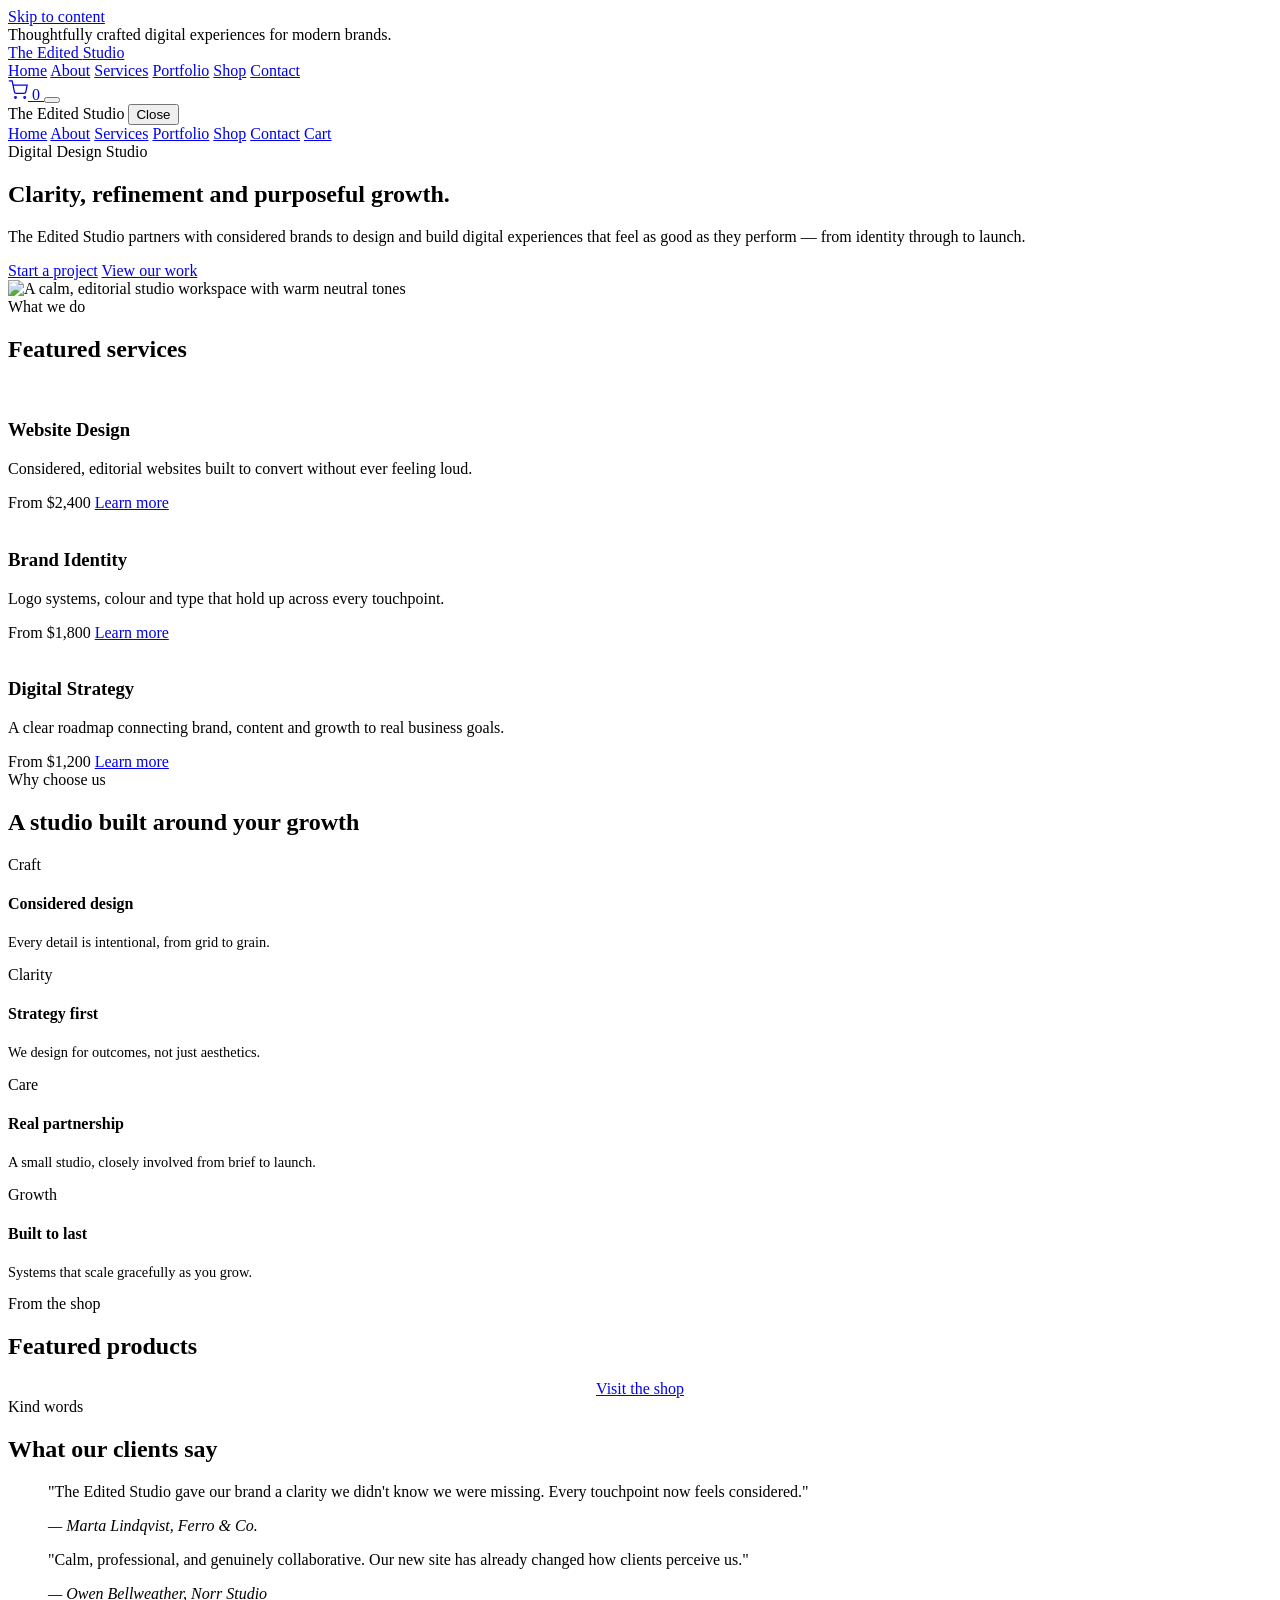
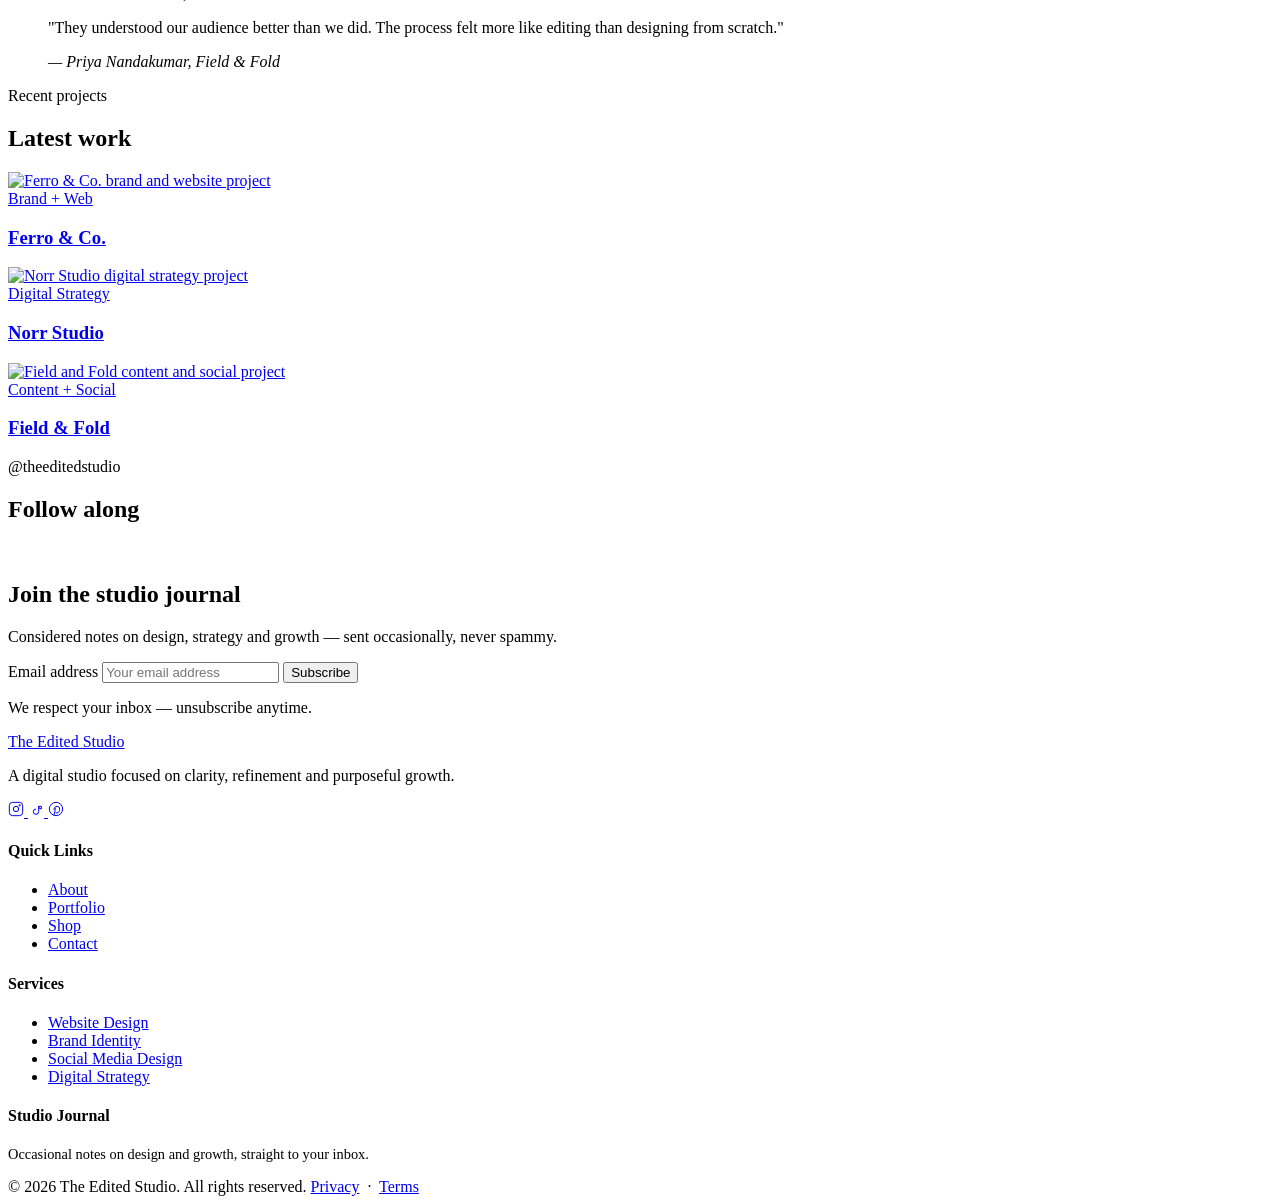
==== index.html @ 93eb98ba "Add files via upload" ====
<!DOCTYPE html>
<html lang="en">
<head>
<meta charset="UTF-8">
<meta name="viewport" content="width=device-width, initial-scale=1.0">
<title>The Edited Studio — Digital Design Studio</title>
<meta name="description" content="The Edited Studio is a digital design studio focused on clarity, refinement and purposeful growth — website design, brand identity and digital strategy.">
<link rel="preconnect" href="https://fonts.googleapis.com">
<link rel="stylesheet" href="css/style.css">
<link rel="stylesheet" href="css/responsive.css">
</head>
<body>
<a class="skip-link" href="#main">Skip to content</a>

<div class="announcement-bar">Thoughtfully crafted digital experiences for modern brands.</div>

<header class="site-header">
  <div class="nav-inner">
    <a href="index.html" class="logo">The Edited <span>Studio</span></a>
    <nav class="nav-links" aria-label="Primary">
      <a href="index.html" aria-current="page">Home</a>
      <a href="about.html">About</a>
      <a href="services.html">Services</a>
      <a href="portfolio.html">Portfolio</a>
      <a href="shop.html">Shop</a>
      <a href="contact.html">Contact</a>
    </nav>
    <div class="nav-utility">
      <a href="cart.html" class="icon-btn" aria-label="View cart">
        <svg width="20" height="20" viewBox="0 0 24 24" fill="none" stroke="currentColor" stroke-width="1.5" aria-hidden="true"><circle cx="9" cy="21" r="1"/><circle cx="20" cy="21" r="1"/><path d="M1 1h4l2.68 13.39a2 2 0 0 0 2 1.61h9.72a2 2 0 0 0 2-1.61L23 6H6"/></svg>
        <span class="cart-count" aria-live="polite">0</span>
      </a>
      <button class="hamburger" aria-label="Open menu" aria-expanded="false" aria-controls="mobile-nav">
        <span></span><span></span><span></span>
      </button>
    </div>
  </div>
</header>

<nav id="mobile-nav" class="mobile-nav" aria-label="Mobile">
  <div class="mobile-nav-top">
    <span class="logo">The Edited <span>Studio</span></span>
    <button class="mobile-nav-close btn-ghost btn btn-sm" aria-label="Close menu">Close</button>
  </div>
  <a href="index.html">Home</a>
  <a href="about.html">About</a>
  <a href="services.html">Services</a>
  <a href="portfolio.html">Portfolio</a>
  <a href="shop.html">Shop</a>
  <a href="contact.html">Contact</a>
  <a href="cart.html">Cart</a>
</nav>

<main id="main">

  <!-- Introduction -->
  <section class="intro">
    <div class="container">
      <span class="eyebrow">Digital Design Studio</span>
      <h1>Clarity, refinement and purposeful growth.</h1>
      <p class="lede">The Edited Studio partners with considered brands to design and build digital experiences that feel as good as they perform — from identity through to launch.</p>
      <div class="intro-actions">
        <a href="contact.html" class="btn">Start a project</a>
        <a href="portfolio.html" class="btn btn-outline">View our work</a>
      </div>
      <div class="intro-figure">
        <img src="images/intro-studio.jpg" alt="A calm, editorial studio workspace with warm neutral tones" loading="lazy">
      </div>
    </div>
  </section>

  <!-- Featured Services -->
  <section class="featured-services">
    <div class="container">
      <div class="section-heading">
        <span class="eyebrow">What we do</span>
        <h2>Featured services</h2>
      </div>
      <div class="grid grid-3">
        <article class="card service-card">
          <div class="card-media"><img src="images/service-web.jpg" alt="" loading="lazy"></div>
          <div class="card-body">
            <h3>Website Design</h3>
            <p>Considered, editorial websites built to convert without ever feeling loud.</p>
            <span class="service-price">From $2,400</span>
            <a href="services.html" class="btn btn-outline btn-sm">Learn more</a>
          </div>
        </article>
        <article class="card service-card">
          <div class="card-media"><img src="images/service-brand.jpg" alt="" loading="lazy"></div>
          <div class="card-body">
            <h3>Brand Identity</h3>
            <p>Logo systems, colour and type that hold up across every touchpoint.</p>
            <span class="service-price">From $1,800</span>
            <a href="services.html" class="btn btn-outline btn-sm">Learn more</a>
          </div>
        </article>
        <article class="card service-card">
          <div class="card-media"><img src="images/service-strategy.jpg" alt="" loading="lazy"></div>
          <div class="card-body">
            <h3>Digital Strategy</h3>
            <p>A clear roadmap connecting brand, content and growth to real business goals.</p>
            <span class="service-price">From $1,200</span>
            <a href="services.html" class="btn btn-outline btn-sm">Learn more</a>
          </div>
        </article>
      </div>
    </div>
  </section>

  <!-- Why Choose Us -->
  <section class="why-us" style="background: var(--warm-cream);">
    <div class="container">
      <div class="section-heading">
        <span class="eyebrow">Why choose us</span>
        <h2>A studio built around your growth</h2>
      </div>
      <div class="feature-list">
        <div class="feature-item">
          <span class="num">Craft</span>
          <h4>Considered design</h4>
          <p style="color:var(--warm-grey); font-size:0.9rem;">Every detail is intentional, from grid to grain.</p>
        </div>
        <div class="feature-item">
          <span class="num">Clarity</span>
          <h4>Strategy first</h4>
          <p style="color:var(--warm-grey); font-size:0.9rem;">We design for outcomes, not just aesthetics.</p>
        </div>
        <div class="feature-item">
          <span class="num">Care</span>
          <h4>Real partnership</h4>
          <p style="color:var(--warm-grey); font-size:0.9rem;">A small studio, closely involved from brief to launch.</p>
        </div>
        <div class="feature-item">
          <span class="num">Growth</span>
          <h4>Built to last</h4>
          <p style="color:var(--warm-grey); font-size:0.9rem;">Systems that scale gracefully as you grow.</p>
        </div>
      </div>
    </div>
  </section>

  <!-- Featured Products -->
  <section class="featured-products">
    <div class="container">
      <div class="section-heading">
        <span class="eyebrow">From the shop</span>
        <h2>Featured products</h2>
      </div>
      <div class="grid grid-3" data-featured-grid></div>
      <div style="text-align:center; margin-top: var(--space-lg);">
        <a href="shop.html" class="btn btn-outline">Visit the shop</a>
      </div>
    </div>
  </section>

  <!-- Testimonials -->
  <section class="testimonials">
    <div class="container">
      <div class="section-heading">
        <span class="eyebrow">Kind words</span>
        <h2>What our clients say</h2>
      </div>
      <div class="testimonial-track">
        <blockquote class="testimonial">
          <p>"The Edited Studio gave our brand a clarity we didn't know we were missing. Every touchpoint now feels considered."</p>
          <cite class="testimonial-name">— Marta Lindqvist, Ferro & Co.</cite>
        </blockquote>
        <blockquote class="testimonial">
          <p>"Calm, professional, and genuinely collaborative. Our new site has already changed how clients perceive us."</p>
          <cite class="testimonial-name">— Owen Bellweather, Norr Studio</cite>
        </blockquote>
        <blockquote class="testimonial">
          <p>"They understood our audience better than we did. The process felt more like editing than designing from scratch."</p>
          <cite class="testimonial-name">— Priya Nandakumar, Field & Fold</cite>
        </blockquote>
      </div>
    </div>
  </section>

  <!-- Latest Work -->
  <section class="latest-work">
    <div class="container">
      <div class="section-heading">
        <span class="eyebrow">Recent projects</span>
        <h2>Latest work</h2>
      </div>
      <div class="grid grid-3">
        <a href="portfolio.html" class="card">
          <div class="card-media"><img src="images/work-1.jpg" alt="Ferro & Co. brand and website project" loading="lazy"></div>
          <div class="card-body"><span class="tag">Brand + Web</span><h3>Ferro & Co.</h3></div>
        </a>
        <a href="portfolio.html" class="card">
          <div class="card-media"><img src="images/work-2.jpg" alt="Norr Studio digital strategy project" loading="lazy"></div>
          <div class="card-body"><span class="tag">Digital Strategy</span><h3>Norr Studio</h3></div>
        </a>
        <a href="portfolio.html" class="card">
          <div class="card-media"><img src="images/work-3.jpg" alt="Field and Fold content and social project" loading="lazy"></div>
          <div class="card-body"><span class="tag">Content + Social</span><h3>Field & Fold</h3></div>
        </a>
      </div>
    </div>
  </section>

  <!-- Instagram -->
  <section class="instagram-section">
    <div class="container">
      <div class="section-heading">
        <span class="eyebrow">@theeditedstudio</span>
        <h2>Follow along</h2>
      </div>
      <div class="insta-grid">
        <a href="#" aria-label="View post on Instagram"><img src="images/insta-1.jpg" alt="" loading="lazy"></a>
        <a href="#" aria-label="View post on Instagram"><img src="images/insta-2.jpg" alt="" loading="lazy"></a>
        <a href="#" aria-label="View post on Instagram"><img src="images/insta-3.jpg" alt="" loading="lazy"></a>
        <a href="#" aria-label="View post on Instagram"><img src="images/insta-4.jpg" alt="" loading="lazy"></a>
        <a href="#" aria-label="View post on Instagram"><img src="images/insta-5.jpg" alt="" loading="lazy"></a>
        <a href="#" aria-label="View post on Instagram"><img src="images/insta-6.jpg" alt="" loading="lazy"></a>
      </div>
    </div>
  </section>

  <!-- Newsletter -->
  <section class="newsletter">
    <div class="container">
      <h2>Join the studio journal</h2>
      <p class="lede">Considered notes on design, strategy and growth — sent occasionally, never spammy.</p>
      <form class="newsletter-form" data-newsletter-form>
        <label class="visually-hidden" for="newsletter-email">Email address</label>
        <input type="email" id="newsletter-email" placeholder="Your email address" required>
        <button type="submit" class="btn">Subscribe</button>
      </form>
      <p class="form-note" data-form-note>We respect your inbox — unsubscribe anytime.</p>
    </div>
  </section>

</main>

<footer class="site-footer">
  <div class="container">
    <div class="footer-grid">
      <div class="footer-about">
        <a href="index.html" class="logo">The Edited <span>Studio</span></a>
        <p>A digital studio focused on clarity, refinement and purposeful growth.</p>
        <div class="social-icons">
          <a href="#" aria-label="The Edited Studio on Instagram">
            <svg width="16" height="16" viewBox="0 0 24 24" fill="none" stroke="currentColor" stroke-width="1.5" aria-hidden="true"><rect x="2" y="2" width="20" height="20" rx="5"/><circle cx="12" cy="12" r="4"/><circle cx="17.5" cy="6.5" r="1"/></svg>
          </a>
          <a href="#" aria-label="The Edited Studio on TikTok">
            <svg width="16" height="16" viewBox="0 0 24 24" fill="none" stroke="currentColor" stroke-width="1.5" aria-hidden="true"><path d="M16 8v8a4 4 0 1 1-4-4"/><path d="M16 8a4 4 0 0 0 4 4V8h-4z"/></svg>
          </a>
          <a href="#" aria-label="The Edited Studio on Pinterest">
            <svg width="16" height="16" viewBox="0 0 24 24" fill="none" stroke="currentColor" stroke-width="1.5" aria-hidden="true"><circle cx="12" cy="12" r="10"/><path d="M9 21c1-3 2-8 2-11"/><path d="M9 13c0-2.5 1.5-5 4.5-5 2.5 0 4 1.7 4 4.2 0 3-1.5 5.8-4 5.8-1 0-1.8-.5-2.1-1"/></svg>
          </a>
        </div>
      </div>
      <nav>
        <h4>Quick Links</h4>
        <ul>
          <li><a href="about.html">About</a></li>
          <li><a href="portfolio.html">Portfolio</a></li>
          <li><a href="shop.html">Shop</a></li>
          <li><a href="contact.html">Contact</a></li>
        </ul>
      </nav>
      <nav>
        <h4>Services</h4>
        <ul>
          <li><a href="services.html">Website Design</a></li>
          <li><a href="services.html">Brand Identity</a></li>
          <li><a href="services.html">Social Media Design</a></li>
          <li><a href="services.html">Digital Strategy</a></li>
        </ul>
      </nav>
      <div class="footer-newsletter">
        <h4>Studio Journal</h4>
        <p style="color:var(--warm-grey); font-size:0.9rem;">Occasional notes on design and growth, straight to your inbox.</p>
      </div>
    </div>
    <div class="footer-bottom">
      <span>© 2026 The Edited Studio. All rights reserved.</span>
      <span><a href="contact.html">Privacy</a> &nbsp;·&nbsp; <a href="contact.html">Terms</a></span>
    </div>
  </div>
</footer>

<script src="js/cart.js"></script>
<script src="js/app.js"></script>
</body>
</html>
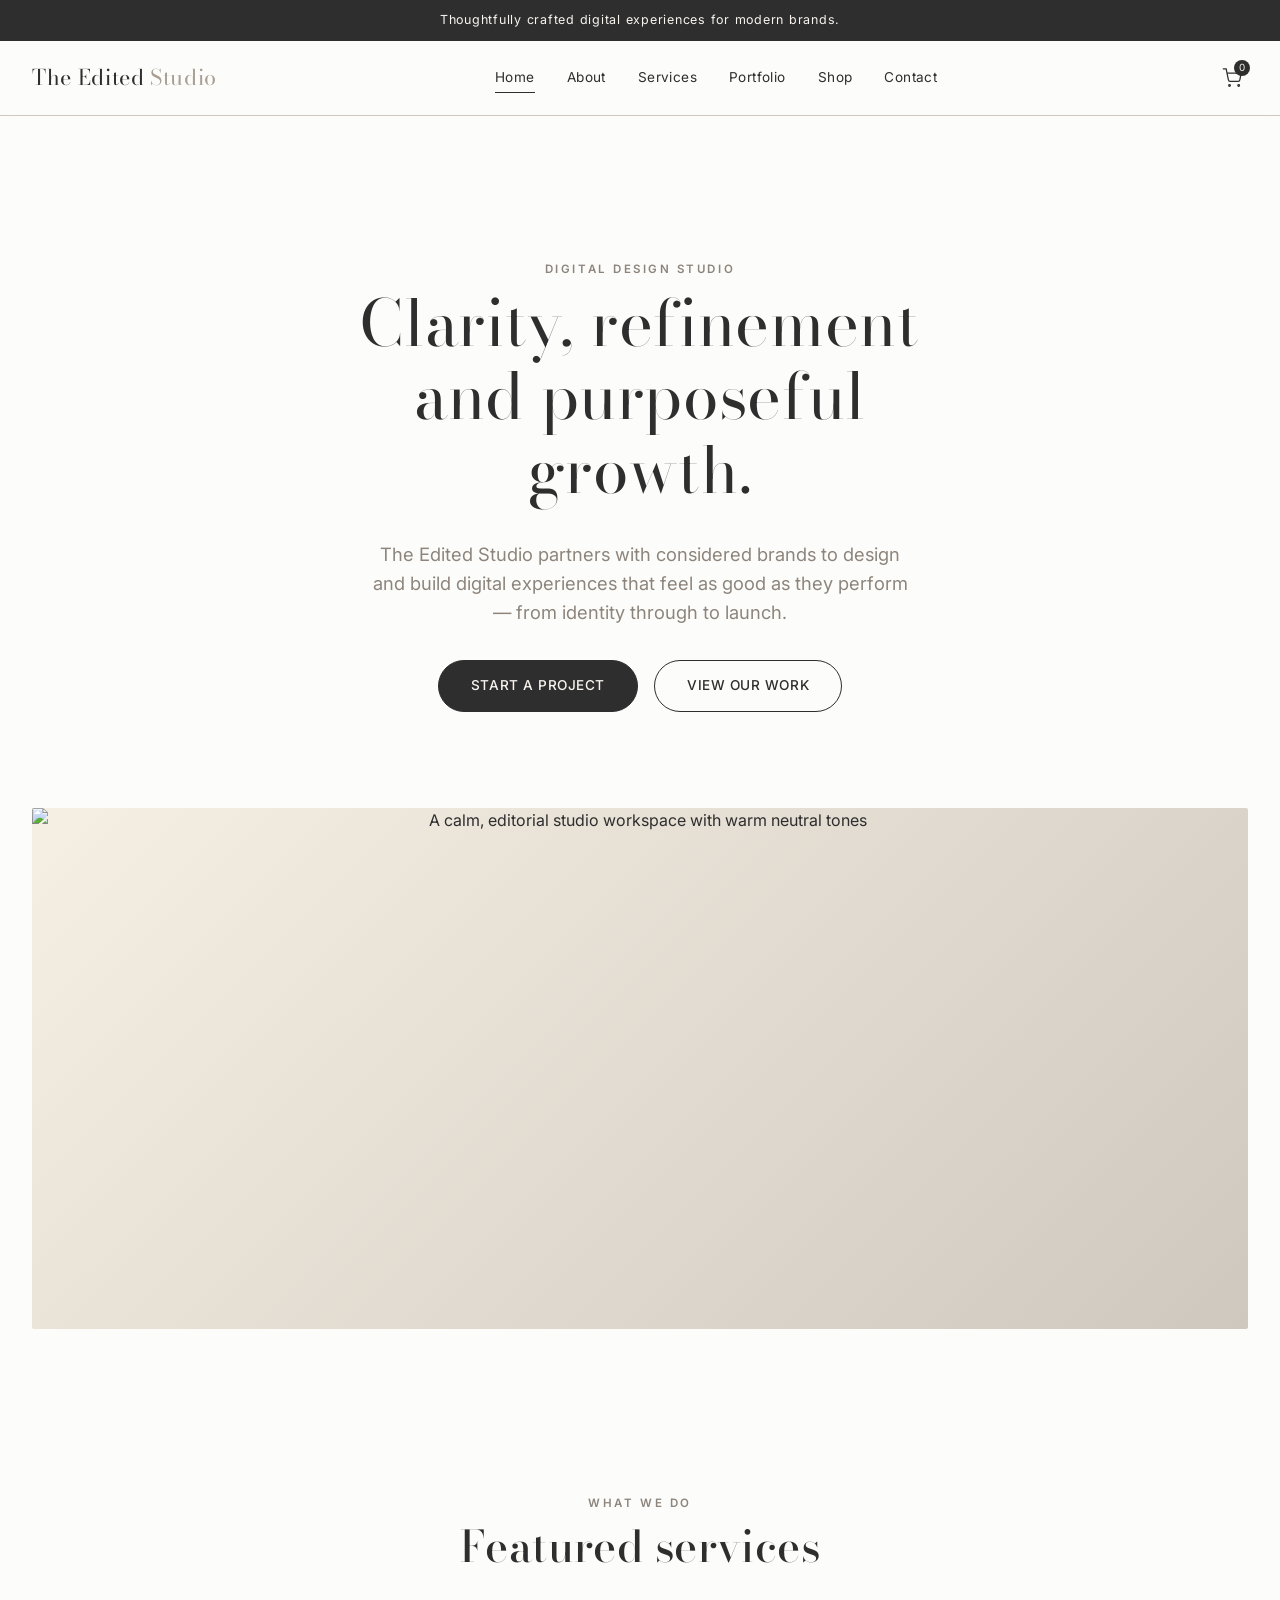
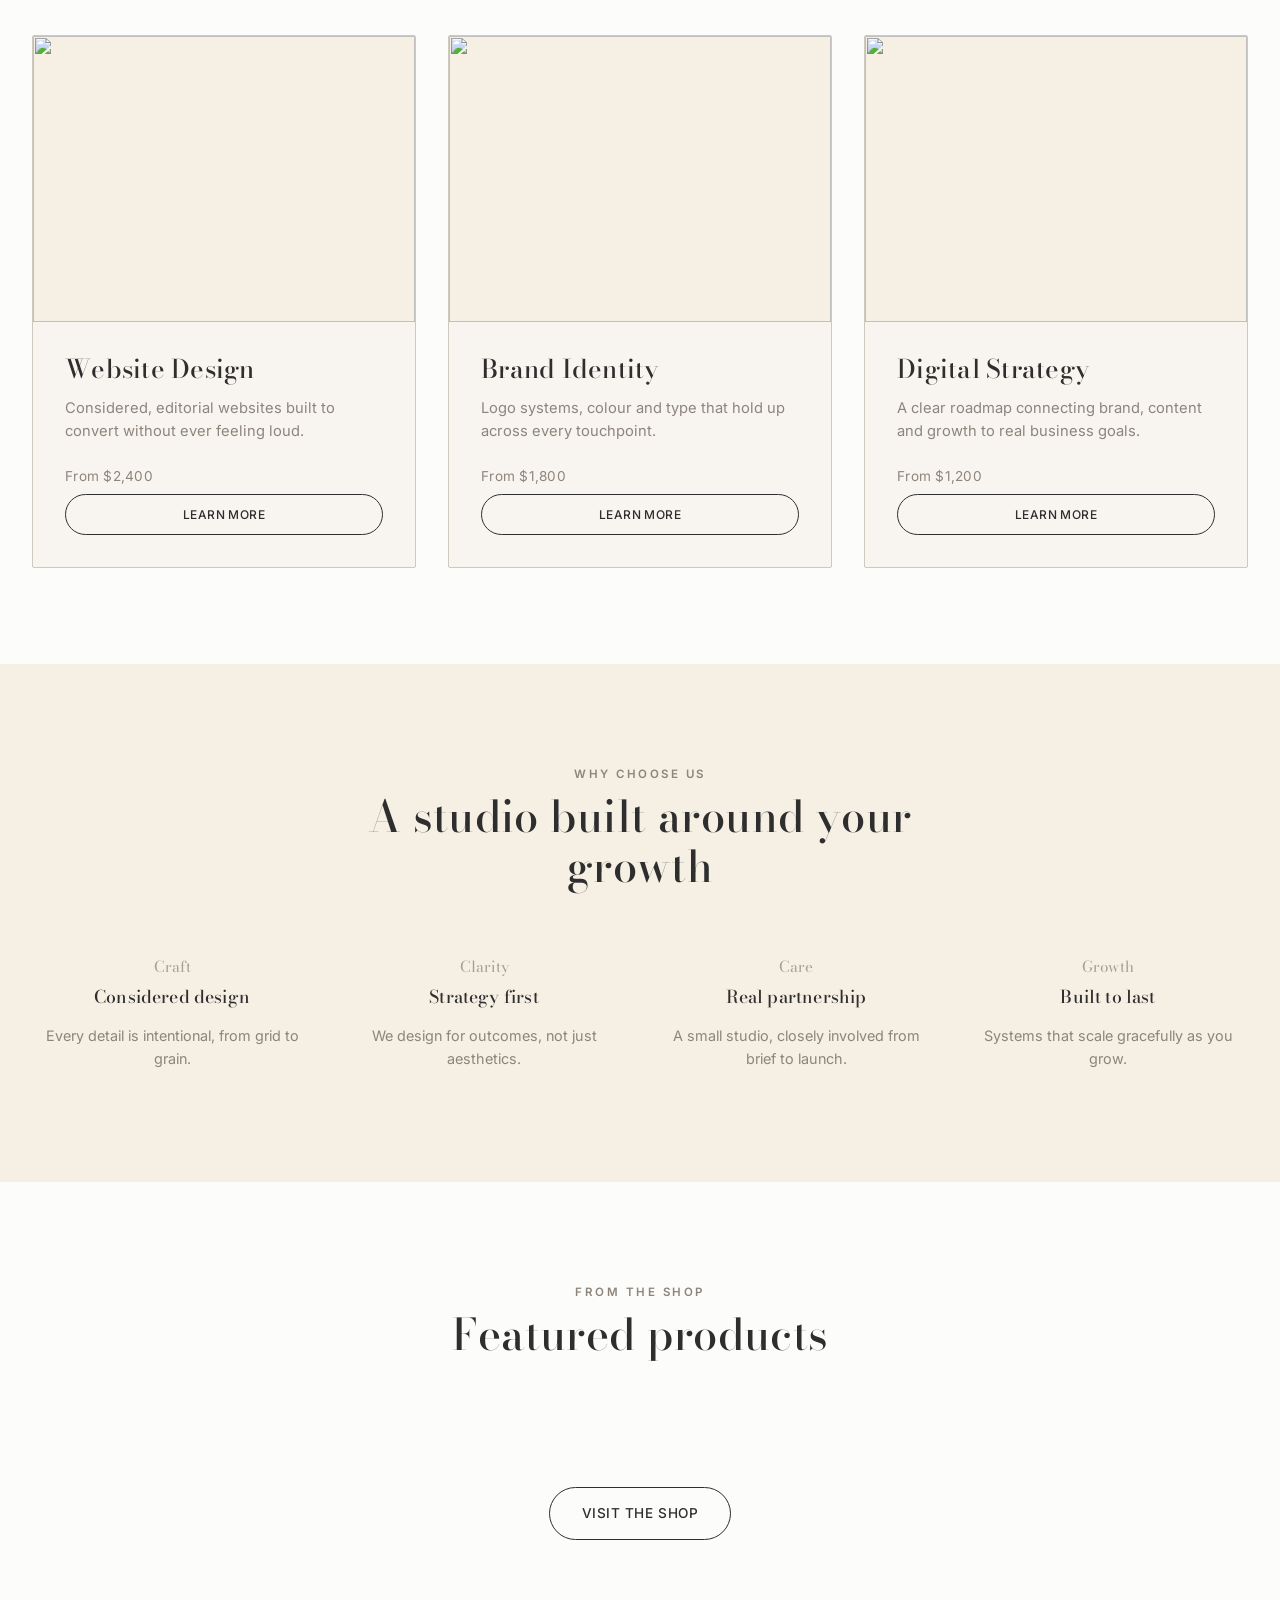
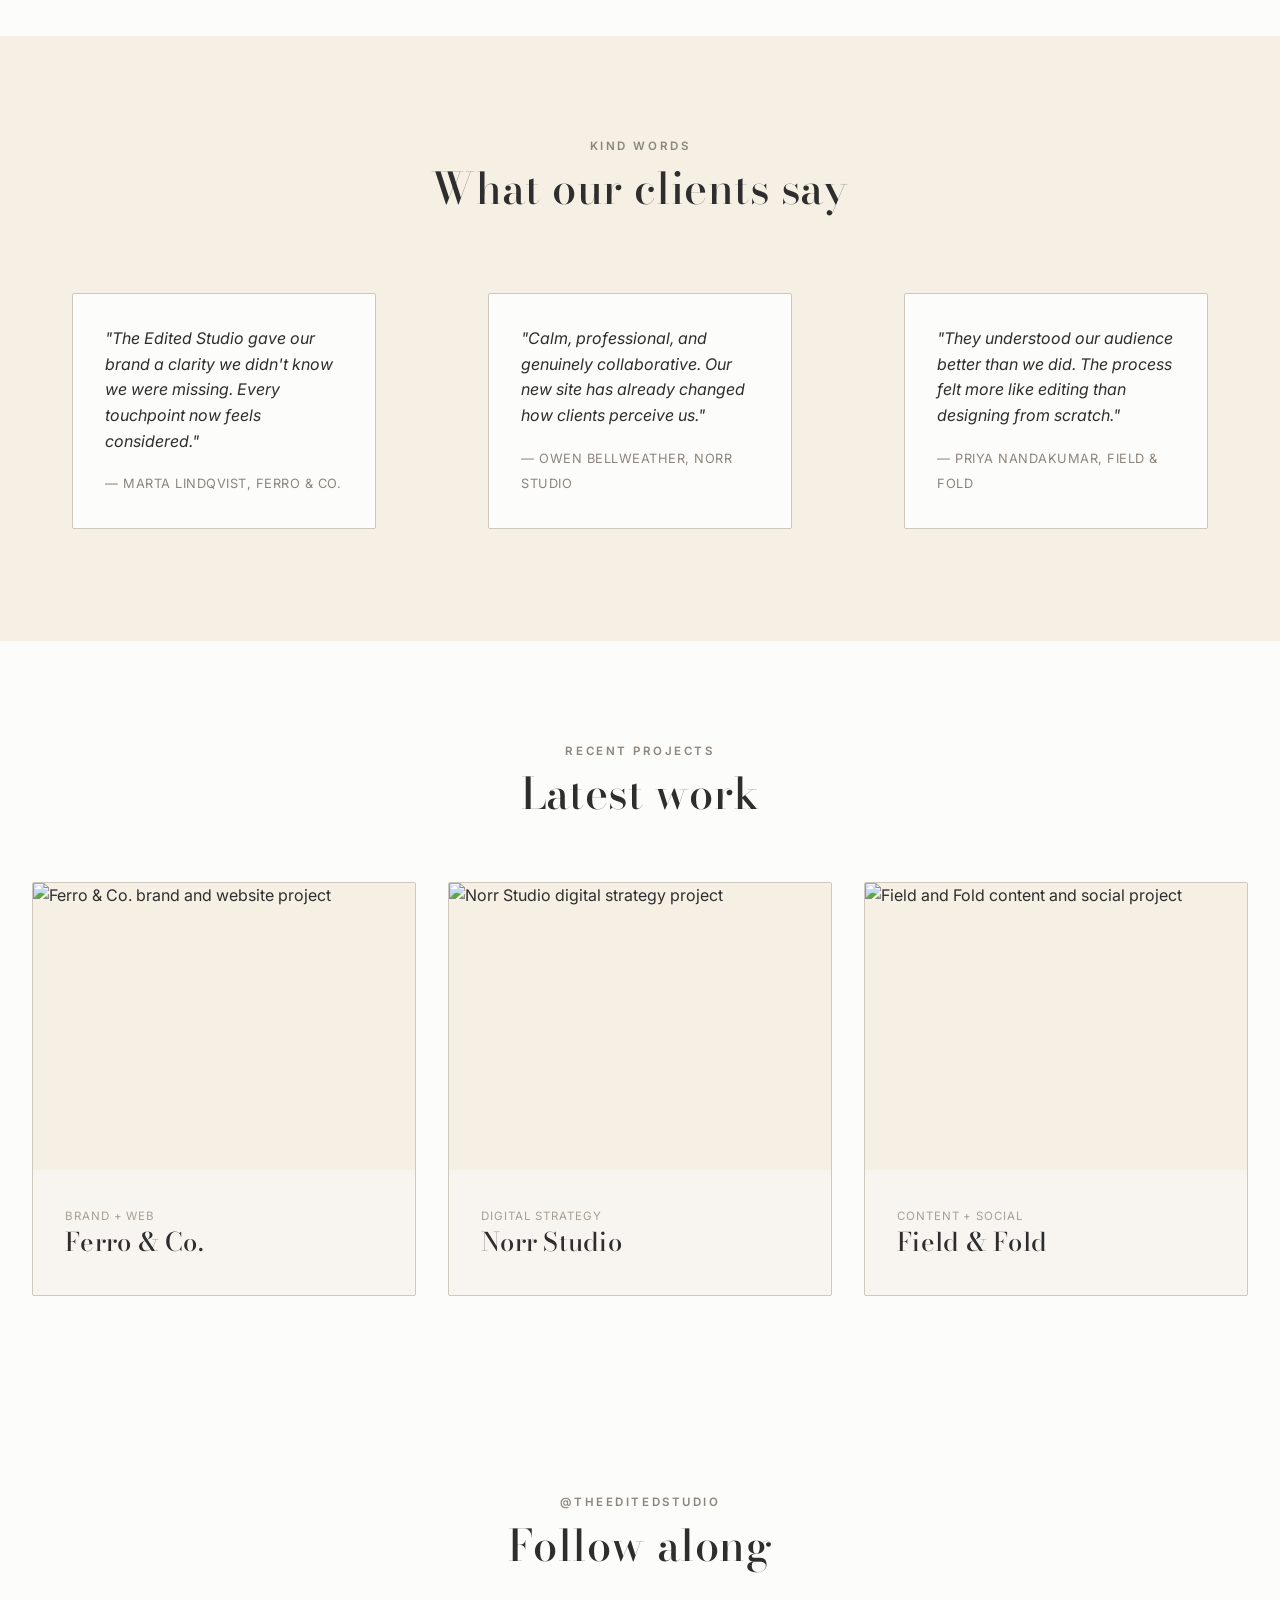
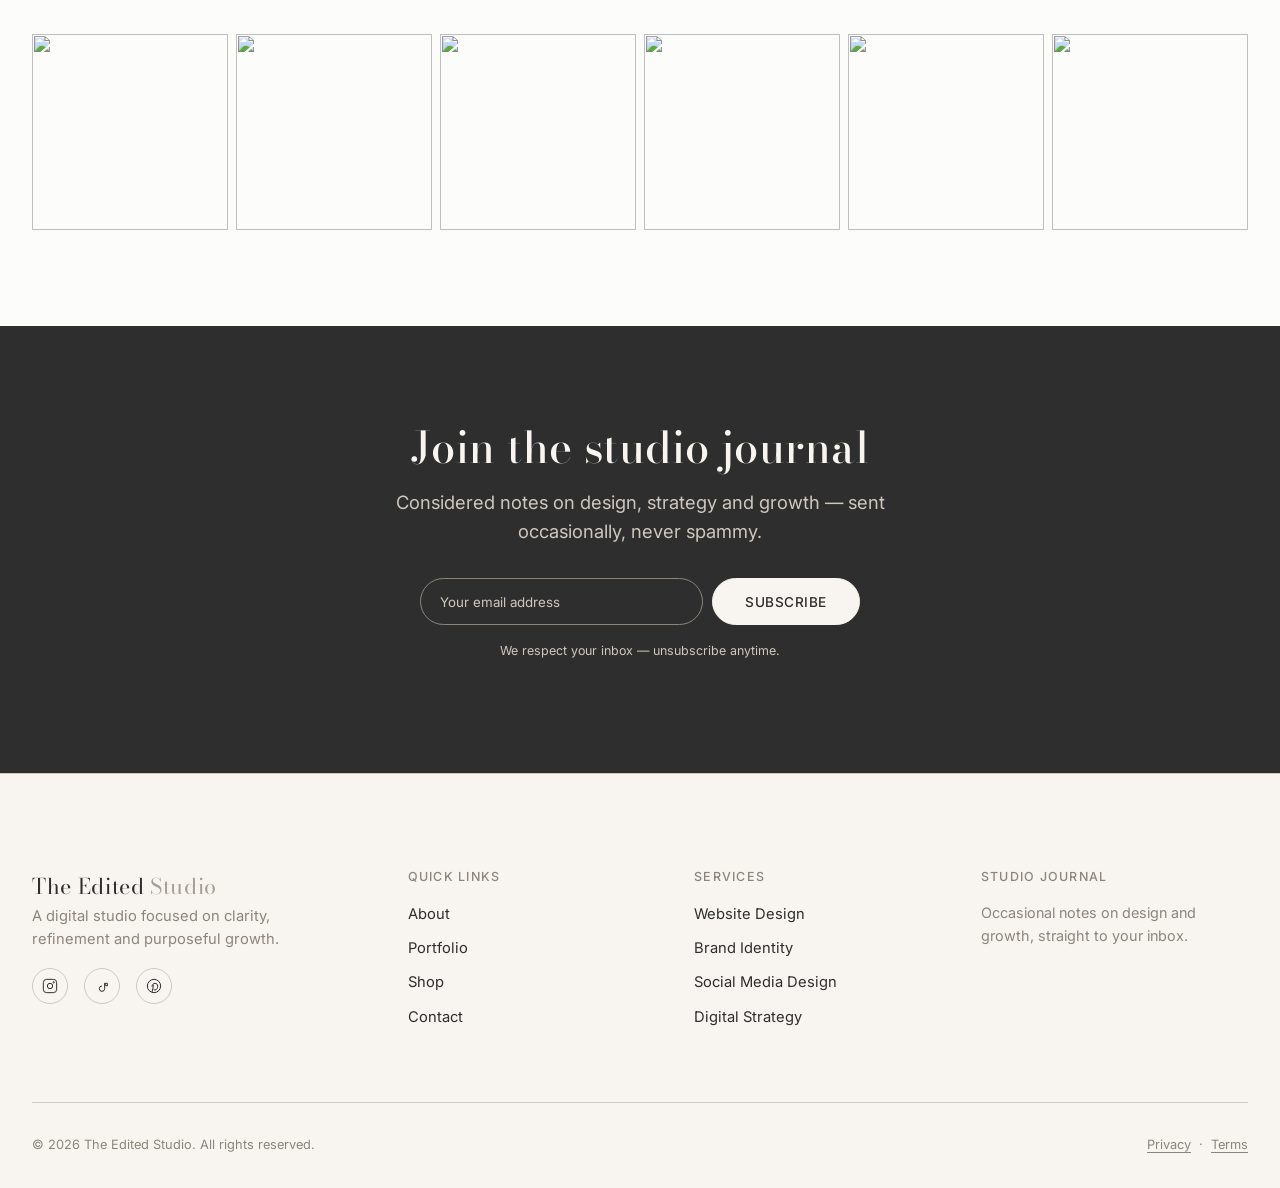
==== commit f1c2fae0: "Update index.html" ====
--- a/index.html
+++ b/index.html
@@ -6,7 +6,7 @@
 <title>The Edited Studio — Digital Design Studio</title>
 <meta name="description" content="The Edited Studio is a digital design studio focused on clarity, refinement and purposeful growth — website design, brand identity and digital strategy.">
 <link rel="preconnect" href="https://fonts.googleapis.com">
-<link rel="stylesheet" href="css/style.css">
+<link rel="stylesheet" href="style.css">
 <link rel="stylesheet" href="css/responsive.css">
 </head>
 <body>
--- a/style.css
+++ b/style.css
@@ -0,0 +1,798 @@
+/* ==========================================================================
+   THE EDITED STUDIO — Main Stylesheet
+   Luxury / Minimal / Editorial
+   ========================================================================== */
+
+@import url('https://fonts.googleapis.com/css2?family=Bodoni+Moda:ital,wght@0,400;0,500;0,600;1,400&family=Inter:wght@300;400;500;600&display=swap');
+
+:root {
+  /* Colour Palette */
+  --ivory: #F8F5F0;
+  --soft-white: #FCFCFA;
+  --warm-cream: #F5EFE4;
+  --stone: #CFC8BE;
+  --taupe: #A99E92;
+  --warm-grey: #8D857C;
+  --charcoal: #2E2E2E;
+
+  /* Typography */
+  --font-heading: 'Bodoni Moda', 'Canela', 'Editorial New', Georgia, serif;
+  --font-body: 'Inter', 'Manrope', 'DM Sans', -apple-system, sans-serif;
+
+  /* Spacing scale */
+  --space-xs: 0.5rem;
+  --space-sm: 1rem;
+  --space-md: 2rem;
+  --space-lg: 4rem;
+  --space-xl: 6rem;
+  --space-2xl: 9rem;
+
+  /* Misc */
+  --radius: 2px;
+  --radius-pill: 999px;
+  --shadow-soft: 0 8px 30px rgba(46, 46, 46, 0.06);
+  --shadow-med: 0 16px 48px rgba(46, 46, 46, 0.10);
+  --transition: 320ms cubic-bezier(0.4, 0, 0.2, 1);
+  --max-width: 1280px;
+}
+
+/* ---------------------------------- Reset ---------------------------------- */
+*, *::before, *::after { box-sizing: border-box; }
+html { scroll-behavior: smooth; }
+body {
+  margin: 0;
+  font-family: var(--font-body);
+  font-weight: 400;
+  color: var(--charcoal);
+  background: var(--soft-white);
+  line-height: 1.6;
+  -webkit-font-smoothing: antialiased;
+}
+img { max-width: 100%; display: block; }
+ul { list-style: none; margin: 0; padding: 0; }
+a { color: inherit; text-decoration: none; }
+button { font-family: inherit; cursor: pointer; }
+input, textarea, select { font-family: inherit; }
+
+@media (prefers-reduced-motion: reduce) {
+  *, *::before, *::after {
+    animation-duration: 0.01ms !important;
+    animation-iteration-count: 1 !important;
+    transition-duration: 0.01ms !important;
+    scroll-behavior: auto !important;
+  }
+}
+
+/* Focus visibility for accessibility */
+a:focus-visible, button:focus-visible, input:focus-visible,
+textarea:focus-visible, select:focus-visible {
+  outline: 2px solid var(--charcoal);
+  outline-offset: 3px;
+}
+
+/* Skip link */
+.skip-link {
+  position: absolute;
+  left: -999px;
+  top: 0;
+  background: var(--charcoal);
+  color: var(--ivory);
+  padding: 0.75rem 1.25rem;
+  z-index: 2000;
+}
+.skip-link:focus {
+  left: var(--space-sm);
+  top: var(--space-sm);
+}
+
+/* ---------------------------------- Typography ---------------------------------- */
+h1, h2, h3, h4 {
+  font-family: var(--font-heading);
+  font-weight: 500;
+  color: var(--charcoal);
+  line-height: 1.15;
+  letter-spacing: 0.01em;
+  margin: 0 0 var(--space-sm);
+}
+h1 { font-size: clamp(2.5rem, 5vw, 4.25rem); font-weight: 400; }
+h2 { font-size: clamp(2rem, 3.4vw, 3rem); }
+h3 { font-size: clamp(1.35rem, 2vw, 1.75rem); }
+h4 { font-size: 1.1rem; }
+
+p { margin: 0 0 var(--space-sm); color: var(--charcoal); }
+
+.eyebrow {
+  display: inline-block;
+  font-family: var(--font-body);
+  font-size: 0.72rem;
+  font-weight: 600;
+  letter-spacing: 0.22em;
+  text-transform: uppercase;
+  color: var(--warm-grey);
+  margin-bottom: var(--space-xs);
+}
+
+.lede {
+  font-size: 1.15rem;
+  color: var(--warm-grey);
+  max-width: 46ch;
+}
+
+.section-heading {
+  text-align: center;
+  max-width: 640px;
+  margin: 0 auto var(--space-lg);
+}
+.section-heading.left { text-align: left; margin-left: 0; margin-right: 0; }
+
+/* ---------------------------------- Layout helpers ---------------------------------- */
+.container {
+  max-width: var(--max-width);
+  margin: 0 auto;
+  padding: 0 var(--space-md);
+}
+section { padding: var(--space-xl) 0; }
+.divider {
+  border: none;
+  border-top: 1px solid var(--stone);
+  margin: 0;
+}
+.visually-hidden {
+  position: absolute;
+  width: 1px; height: 1px;
+  overflow: hidden;
+  clip: rect(0 0 0 0);
+  white-space: nowrap;
+}
+
+/* ---------------------------------- Buttons ---------------------------------- */
+.btn {
+  display: inline-flex;
+  align-items: center;
+  justify-content: center;
+  gap: 0.5rem;
+  padding: 0.9rem 2rem;
+  border-radius: var(--radius-pill);
+  border: 1px solid var(--charcoal);
+  background: var(--charcoal);
+  color: var(--ivory);
+  font-size: 0.85rem;
+  font-weight: 500;
+  letter-spacing: 0.04em;
+  text-transform: uppercase;
+  transition: background var(--transition), color var(--transition), border-color var(--transition), transform var(--transition);
+}
+.btn:hover { background: var(--warm-grey); border-color: var(--warm-grey); }
+.btn:active { transform: translateY(1px); }
+
+.btn-outline {
+  background: transparent;
+  color: var(--charcoal);
+  border: 1px solid var(--charcoal);
+}
+.btn-outline:hover {
+  background: var(--charcoal);
+  color: var(--ivory);
+}
+
+.btn-ghost {
+  background: transparent;
+  color: var(--charcoal);
+  border: 1px solid var(--stone);
+}
+.btn-ghost:hover { border-color: var(--charcoal); }
+
+.btn-sm { padding: 0.6rem 1.4rem; font-size: 0.75rem; }
+.btn-block { width: 100%; }
+.btn:disabled { opacity: 0.45; cursor: not-allowed; }
+
+/* ---------------------------------- Announcement banner ---------------------------------- */
+.announcement-bar {
+  background: var(--charcoal);
+  color: var(--ivory);
+  text-align: center;
+  font-size: 0.78rem;
+  letter-spacing: 0.06em;
+  padding: 0.65rem var(--space-sm);
+}
+
+/* ---------------------------------- Header / Nav ---------------------------------- */
+.site-header {
+  position: sticky;
+  top: 0;
+  z-index: 900;
+  background: rgba(252, 252, 250, 0.92);
+  backdrop-filter: blur(10px);
+  border-bottom: 1px solid var(--stone);
+}
+.nav-inner {
+  display: flex;
+  align-items: center;
+  justify-content: space-between;
+  padding: 1.25rem var(--space-md);
+  max-width: var(--max-width);
+  margin: 0 auto;
+}
+.logo {
+  font-family: var(--font-heading);
+  font-size: 1.35rem;
+  letter-spacing: 0.03em;
+}
+.logo span { color: var(--taupe); }
+
+.nav-links {
+  display: flex;
+  gap: var(--space-md);
+  align-items: center;
+}
+.nav-links a {
+  font-size: 0.85rem;
+  letter-spacing: 0.03em;
+  padding: 0.25rem 0;
+  border-bottom: 1px solid transparent;
+  transition: border-color var(--transition), color var(--transition);
+}
+.nav-links a:hover,
+.nav-links a[aria-current="page"] {
+  border-bottom-color: var(--charcoal);
+}
+
+.nav-utility {
+  display: flex;
+  align-items: center;
+  gap: var(--space-sm);
+}
+
+.icon-btn {
+  position: relative;
+  background: none;
+  border: none;
+  display: inline-flex;
+  padding: 0.4rem;
+  color: var(--charcoal);
+}
+.cart-count {
+  position: absolute;
+  top: -2px;
+  right: -2px;
+  background: var(--charcoal);
+  color: var(--ivory);
+  font-size: 0.62rem;
+  min-width: 16px;
+  height: 16px;
+  border-radius: 50%;
+  display: flex;
+  align-items: center;
+  justify-content: center;
+  padding: 0 3px;
+}
+
+.hamburger {
+  display: none;
+  flex-direction: column;
+  gap: 5px;
+  background: none;
+  border: none;
+  padding: 0.5rem;
+}
+.hamburger span {
+  width: 22px;
+  height: 1px;
+  background: var(--charcoal);
+  transition: transform var(--transition), opacity var(--transition);
+}
+.hamburger[aria-expanded="true"] span:nth-child(1) { transform: translateY(6px) rotate(45deg); }
+.hamburger[aria-expanded="true"] span:nth-child(2) { opacity: 0; }
+.hamburger[aria-expanded="true"] span:nth-child(3) { transform: translateY(-6px) rotate(-45deg); }
+
+/* ---------------------------------- Intro (home) ---------------------------------- */
+.intro {
+  padding-top: var(--space-2xl);
+  padding-bottom: var(--space-lg);
+  text-align: center;
+}
+.intro .eyebrow { display: block; }
+.intro h1 { max-width: 16ch; margin: 0 auto var(--space-md); }
+.intro .lede { margin: 0 auto var(--space-md); }
+.intro-actions { display: flex; gap: var(--space-sm); justify-content: center; flex-wrap: wrap; }
+.intro-figure {
+  margin-top: var(--space-xl);
+  aspect-ratio: 21/9;
+  background: linear-gradient(135deg, var(--warm-cream), var(--stone));
+  border-radius: var(--radius);
+  overflow: hidden;
+}
+.intro-figure img { width: 100%; height: 100%; object-fit: cover; }
+
+/* ---------------------------------- Grids / Cards ---------------------------------- */
+.grid {
+  display: grid;
+  gap: var(--space-md);
+}
+.grid-3 { grid-template-columns: repeat(3, 1fr); }
+.grid-4 { grid-template-columns: repeat(4, 1fr); }
+.grid-2 { grid-template-columns: repeat(2, 1fr); }
+
+.card {
+  background: var(--ivory);
+  border: 1px solid var(--stone);
+  border-radius: var(--radius);
+  overflow: hidden;
+  transition: box-shadow var(--transition), transform var(--transition), border-color var(--transition);
+}
+.card:hover {
+  box-shadow: var(--shadow-med);
+  transform: translateY(-4px);
+  border-color: var(--taupe);
+}
+.card-media {
+  aspect-ratio: 4/3;
+  background: var(--warm-cream);
+  overflow: hidden;
+}
+.card-media img { width: 100%; height: 100%; object-fit: cover; transition: transform 600ms ease; }
+.card:hover .card-media img { transform: scale(1.04); }
+.card-body { padding: var(--space-md); }
+.card-body h3 { margin-bottom: 0.4rem; }
+.card-body p { color: var(--warm-grey); font-size: 0.92rem; }
+.card-meta {
+  display: flex;
+  align-items: center;
+  justify-content: space-between;
+  margin-top: var(--space-sm);
+}
+.price { font-family: var(--font-heading); font-size: 1.05rem; }
+
+/* Service card specific */
+.service-card .card-body { display: flex; flex-direction: column; gap: 0.4rem; }
+.service-price { color: var(--warm-grey); font-size: 0.85rem; letter-spacing: 0.02em; }
+
+/* ---------------------------------- Why choose us ---------------------------------- */
+.feature-list {
+  display: grid;
+  grid-template-columns: repeat(4, 1fr);
+  gap: var(--space-md);
+  text-align: center;
+}
+.feature-item .num {
+  font-family: var(--font-heading);
+  font-size: 0.95rem;
+  color: var(--taupe);
+  margin-bottom: var(--space-xs);
+  display: block;
+}
+
+/* ---------------------------------- Testimonials ---------------------------------- */
+.testimonials {
+  background: var(--warm-cream);
+}
+.testimonial-track {
+  display: grid;
+  grid-template-columns: repeat(3, 1fr);
+  gap: var(--space-md);
+}
+.testimonial {
+  background: var(--soft-white);
+  border: 1px solid var(--stone);
+  border-radius: var(--radius);
+  padding: var(--space-md);
+}
+.testimonial p { font-style: italic; color: var(--charcoal); }
+.testimonial-name {
+  font-size: 0.8rem;
+  letter-spacing: 0.04em;
+  color: var(--warm-grey);
+  text-transform: uppercase;
+  font-style: normal;
+}
+
+/* ---------------------------------- Instagram strip ---------------------------------- */
+.insta-grid {
+  display: grid;
+  grid-template-columns: repeat(6, 1fr);
+  gap: var(--space-xs);
+}
+.insta-grid a {
+  aspect-ratio: 1/1;
+  overflow: hidden;
+  display: block;
+}
+.insta-grid img { width: 100%; height: 100%; object-fit: cover; transition: transform var(--transition); }
+.insta-grid a:hover img { transform: scale(1.06); }
+
+/* ---------------------------------- Newsletter ---------------------------------- */
+.newsletter {
+  text-align: center;
+  background: var(--charcoal);
+  color: var(--ivory);
+}
+.newsletter h2 { color: var(--ivory); }
+.newsletter .lede { color: var(--stone); margin-left: auto; margin-right: auto; }
+.newsletter-form {
+  display: flex;
+  max-width: 440px;
+  margin: var(--space-md) auto 0;
+  gap: 0.6rem;
+}
+.newsletter-form input {
+  flex: 1;
+  padding: 0.9rem 1.2rem;
+  border-radius: var(--radius-pill);
+  border: 1px solid var(--warm-grey);
+  background: transparent;
+  color: var(--ivory);
+}
+.newsletter-form input::placeholder { color: var(--stone); }
+.newsletter-form .btn { background: var(--ivory); color: var(--charcoal); border-color: var(--ivory); }
+.newsletter-form .btn:hover { background: var(--stone); border-color: var(--stone); }
+.form-note { font-size: 0.78rem; color: var(--stone); margin-top: var(--space-sm); }
+
+/* ---------------------------------- Footer ---------------------------------- */
+.site-footer {
+  background: var(--ivory);
+  border-top: 1px solid var(--stone);
+  padding: var(--space-xl) 0 var(--space-md);
+}
+.footer-grid {
+  display: grid;
+  grid-template-columns: 1.4fr 1fr 1fr 1.2fr;
+  gap: var(--space-lg);
+  margin-bottom: var(--space-lg);
+}
+.footer-grid h4 {
+  font-family: var(--font-body);
+  font-size: 0.78rem;
+  letter-spacing: 0.1em;
+  text-transform: uppercase;
+  color: var(--warm-grey);
+  margin-bottom: var(--space-sm);
+}
+.footer-grid ul li { margin-bottom: 0.55rem; }
+.footer-grid ul a { font-size: 0.92rem; transition: color var(--transition); }
+.footer-grid ul a:hover { color: var(--taupe); }
+.footer-about p { color: var(--warm-grey); font-size: 0.92rem; max-width: 32ch; }
+.social-icons { display: flex; gap: var(--space-sm); margin-top: var(--space-sm); }
+.social-icons a {
+  width: 36px; height: 36px;
+  border: 1px solid var(--stone);
+  border-radius: 50%;
+  display: flex; align-items: center; justify-content: center;
+  transition: border-color var(--transition), background var(--transition);
+}
+.social-icons a:hover { background: var(--charcoal); color: var(--ivory); border-color: var(--charcoal); }
+.footer-bottom {
+  display: flex;
+  justify-content: space-between;
+  align-items: center;
+  padding-top: var(--space-md);
+  border-top: 1px solid var(--stone);
+  font-size: 0.8rem;
+  color: var(--warm-grey);
+  flex-wrap: wrap;
+  gap: var(--space-sm);
+}
+.footer-bottom a { text-decoration: underline; text-underline-offset: 3px; }
+
+/* ---------------------------------- Page header (inner pages) ---------------------------------- */
+.page-header {
+  padding: var(--space-xl) 0 var(--space-lg);
+  text-align: center;
+  background: var(--warm-cream);
+}
+.page-header .eyebrow { display: block; }
+.page-header p.lede { margin: 0 auto; }
+.breadcrumb {
+  font-size: 0.78rem;
+  color: var(--warm-grey);
+  letter-spacing: 0.03em;
+  margin-bottom: var(--space-sm);
+}
+.breadcrumb a:hover { color: var(--charcoal); }
+
+/* ---------------------------------- About page ---------------------------------- */
+.story-grid {
+  display: grid;
+  grid-template-columns: 1fr 1fr;
+  gap: var(--space-xl);
+  align-items: center;
+}
+.story-figure {
+  aspect-ratio: 4/5;
+  background: var(--warm-cream);
+  border-radius: var(--radius);
+  overflow: hidden;
+}
+.values-grid {
+  display: grid;
+  grid-template-columns: repeat(3, 1fr);
+  gap: var(--space-md);
+}
+.value-item { padding: var(--space-md); border: 1px solid var(--stone); border-radius: var(--radius); }
+.process-steps {
+  display: grid;
+  grid-template-columns: repeat(4, 1fr);
+  gap: var(--space-md);
+}
+.process-step { position: relative; padding-top: var(--space-md); }
+.process-step .num { font-family: var(--font-heading); font-size: 2.2rem; color: var(--stone); }
+.team-grid {
+  display: grid;
+  grid-template-columns: repeat(4, 1fr);
+  gap: var(--space-md);
+}
+.team-card { text-align: center; }
+.team-photo {
+  aspect-ratio: 1/1;
+  border-radius: 50%;
+  background: var(--warm-cream);
+  overflow: hidden;
+  margin: 0 auto var(--space-sm);
+  max-width: 160px;
+}
+.team-role { color: var(--warm-grey); font-size: 0.85rem; }
+
+/* ---------------------------------- Portfolio ---------------------------------- */
+.filter-bar {
+  display: flex;
+  gap: var(--space-xs);
+  justify-content: center;
+  flex-wrap: wrap;
+  margin-bottom: var(--space-lg);
+}
+.filter-btn {
+  background: transparent;
+  border: 1px solid var(--stone);
+  border-radius: var(--radius-pill);
+  padding: 0.55rem 1.3rem;
+  font-size: 0.8rem;
+  letter-spacing: 0.03em;
+  transition: all var(--transition);
+}
+.filter-btn:hover { border-color: var(--charcoal); }
+.filter-btn[aria-pressed="true"] {
+  background: var(--charcoal);
+  color: var(--ivory);
+  border-color: var(--charcoal);
+}
+.portfolio-item[hidden] { display: none; }
+.portfolio-item .card-media { aspect-ratio: 3/4; }
+.tag { font-size: 0.72rem; letter-spacing: 0.08em; text-transform: uppercase; color: var(--taupe); }
+
+.case-study {
+  display: grid;
+  grid-template-columns: 1fr 1fr;
+  gap: var(--space-xl);
+  align-items: start;
+  padding-top: var(--space-xl);
+  border-top: 1px solid var(--stone);
+}
+.case-study-stats { display: grid; grid-template-columns: repeat(2, 1fr); gap: var(--space-md); margin-top: var(--space-md); }
+.case-study-stats .stat-num { font-family: var(--font-heading); font-size: 1.8rem; display: block; }
+.case-study-stats .stat-label { color: var(--warm-grey); font-size: 0.82rem; }
+
+/* ---------------------------------- Shop / product grid ---------------------------------- */
+.shop-toolbar {
+  display: flex;
+  justify-content: space-between;
+  align-items: center;
+  margin-bottom: var(--space-lg);
+  flex-wrap: wrap;
+  gap: var(--space-sm);
+}
+.shop-toolbar select {
+  border: 1px solid var(--stone);
+  background: var(--soft-white);
+  padding: 0.6rem 1rem;
+  border-radius: var(--radius);
+  font-size: 0.85rem;
+}
+.add-to-cart-form { display: flex; align-items: center; gap: var(--space-sm); margin-top: var(--space-sm); }
+
+/* ---------------------------------- Product page ---------------------------------- */
+.product-layout {
+  display: grid;
+  grid-template-columns: 1fr 1fr;
+  gap: var(--space-xl);
+}
+.product-gallery-main {
+  aspect-ratio: 1/1;
+  background: var(--warm-cream);
+  border-radius: var(--radius);
+  overflow: hidden;
+  margin-bottom: var(--space-sm);
+}
+.product-gallery-thumbs {
+  display: grid;
+  grid-template-columns: repeat(4, 1fr);
+  gap: var(--space-xs);
+}
+.product-gallery-thumbs button {
+  aspect-ratio: 1/1;
+  border: 1px solid var(--stone);
+  border-radius: var(--radius);
+  overflow: hidden;
+  padding: 0;
+  background: var(--warm-cream);
+}
+.product-gallery-thumbs button.active { border-color: var(--charcoal); }
+.product-info .price { font-size: 1.6rem; margin: var(--space-xs) 0 var(--space-md); }
+.qty-selector {
+  display: inline-flex;
+  align-items: center;
+  border: 1px solid var(--stone);
+  border-radius: var(--radius-pill);
+  overflow: hidden;
+}
+.qty-selector button {
+  background: none;
+  border: none;
+  width: 40px;
+  height: 40px;
+  font-size: 1rem;
+}
+.qty-selector button:hover { background: var(--warm-cream); }
+.qty-selector input {
+  width: 44px;
+  border: none;
+  text-align: center;
+  background: none;
+  font-size: 0.95rem;
+  -moz-appearance: textfield;
+}
+.qty-selector input::-webkit-outer-spin-button,
+.qty-selector input::-webkit-inner-spin-button { -webkit-appearance: none; margin: 0; }
+.product-actions { display: flex; gap: var(--space-sm); align-items: center; margin: var(--space-md) 0; }
+.product-meta-list { border-top: 1px solid var(--stone); margin-top: var(--space-md); padding-top: var(--space-md); }
+.product-meta-list dt { font-size: 0.78rem; letter-spacing: 0.04em; color: var(--warm-grey); text-transform: uppercase; margin-top: var(--space-xs); }
+.product-meta-list dd { margin: 0 0 var(--space-xs); }
+
+/* ---------------------------------- Cart page ---------------------------------- */
+.cart-layout {
+  display: grid;
+  grid-template-columns: 1.7fr 1fr;
+  gap: var(--space-xl);
+  align-items: start;
+}
+.cart-table { width: 100%; border-collapse: collapse; }
+.cart-table th {
+  text-align: left;
+  font-size: 0.75rem;
+  letter-spacing: 0.08em;
+  text-transform: uppercase;
+  color: var(--warm-grey);
+  padding-bottom: var(--space-sm);
+  border-bottom: 1px solid var(--stone);
+}
+.cart-table td {
+  padding: var(--space-sm) 0;
+  border-bottom: 1px solid var(--stone);
+  vertical-align: middle;
+}
+.cart-item-info { display: flex; align-items: center; gap: var(--space-sm); }
+.cart-item-thumb {
+  width: 84px; height: 84px;
+  border-radius: var(--radius);
+  overflow: hidden;
+  background: var(--warm-cream);
+  flex-shrink: 0;
+}
+.cart-item-thumb img { width: 100%; height: 100%; object-fit: cover; }
+.cart-item-name { font-family: var(--font-heading); font-size: 1rem; }
+.remove-btn {
+  background: none;
+  border: none;
+  color: var(--warm-grey);
+  font-size: 0.78rem;
+  text-decoration: underline;
+  text-underline-offset: 3px;
+  margin-top: 0.35rem;
+  padding: 0;
+}
+.remove-btn:hover { color: var(--charcoal); }
+.summary-card {
+  background: var(--ivory);
+  border: 1px solid var(--stone);
+  border-radius: var(--radius);
+  padding: var(--space-md);
+  position: sticky;
+  top: 110px;
+}
+.summary-row {
+  display: flex;
+  justify-content: space-between;
+  margin-bottom: var(--space-sm);
+  font-size: 0.95rem;
+  color: var(--warm-grey);
+}
+.summary-row.total {
+  color: var(--charcoal);
+  font-family: var(--font-heading);
+  font-size: 1.2rem;
+  border-top: 1px solid var(--stone);
+  padding-top: var(--space-sm);
+  margin-top: var(--space-sm);
+}
+.empty-cart {
+  text-align: center;
+  padding: var(--space-2xl) 0;
+}
+
+/* ---------------------------------- Contact page ---------------------------------- */
+.contact-layout {
+  display: grid;
+  grid-template-columns: 1fr 1fr;
+  gap: var(--space-xl);
+}
+.form-group { margin-bottom: var(--space-md); }
+.form-group label {
+  display: block;
+  font-size: 0.78rem;
+  letter-spacing: 0.05em;
+  text-transform: uppercase;
+  color: var(--warm-grey);
+  margin-bottom: 0.5rem;
+}
+.form-group input,
+.form-group textarea {
+  width: 100%;
+  padding: 0.85rem 1rem;
+  border: 1px solid var(--stone);
+  border-radius: var(--radius);
+  background: var(--soft-white);
+  font-size: 0.95rem;
+  color: var(--charcoal);
+  transition: border-color var(--transition);
+}
+.form-group input:focus,
+.form-group textarea:focus { border-color: var(--charcoal); outline: none; }
+.contact-info-list { margin-top: var(--space-lg); }
+.contact-info-list li { padding: var(--space-sm) 0; border-bottom: 1px solid var(--stone); }
+.contact-info-list h4 { margin-bottom: 0.2rem; }
+.contact-info-list p { color: var(--warm-grey); margin: 0; }
+.map-placeholder {
+  margin-top: var(--space-lg);
+  aspect-ratio: 16/7;
+  background: var(--warm-cream);
+  border: 1px solid var(--stone);
+  border-radius: var(--radius);
+  display: flex;
+  align-items: center;
+  justify-content: center;
+  color: var(--warm-grey);
+  font-size: 0.85rem;
+  letter-spacing: 0.04em;
+}
+.form-success {
+  display: none;
+  background: var(--warm-cream);
+  border: 1px solid var(--taupe);
+  border-radius: var(--radius);
+  padding: var(--space-sm) var(--space-md);
+  margin-bottom: var(--space-md);
+}
+.form-success.show { display: block; }
+
+/* ---------------------------------- Mobile nav drawer ---------------------------------- */
+.mobile-nav {
+  display: none;
+  position: fixed;
+  inset: 0;
+  background: var(--soft-white);
+  z-index: 1000;
+  padding: var(--space-lg) var(--space-md);
+  overflow-y: auto;
+}
+.mobile-nav.open { display: block; }
+.mobile-nav-top {
+  display: flex;
+  justify-content: space-between;
+  align-items: center;
+  margin-bottom: var(--space-lg);
+}
+.mobile-nav a {
+  display: block;
+  font-family: var(--font-heading);
+  font-size: 1.6rem;
+  padding: var(--space-sm) 0;
+  border-bottom: 1px solid var(--stone);
+}
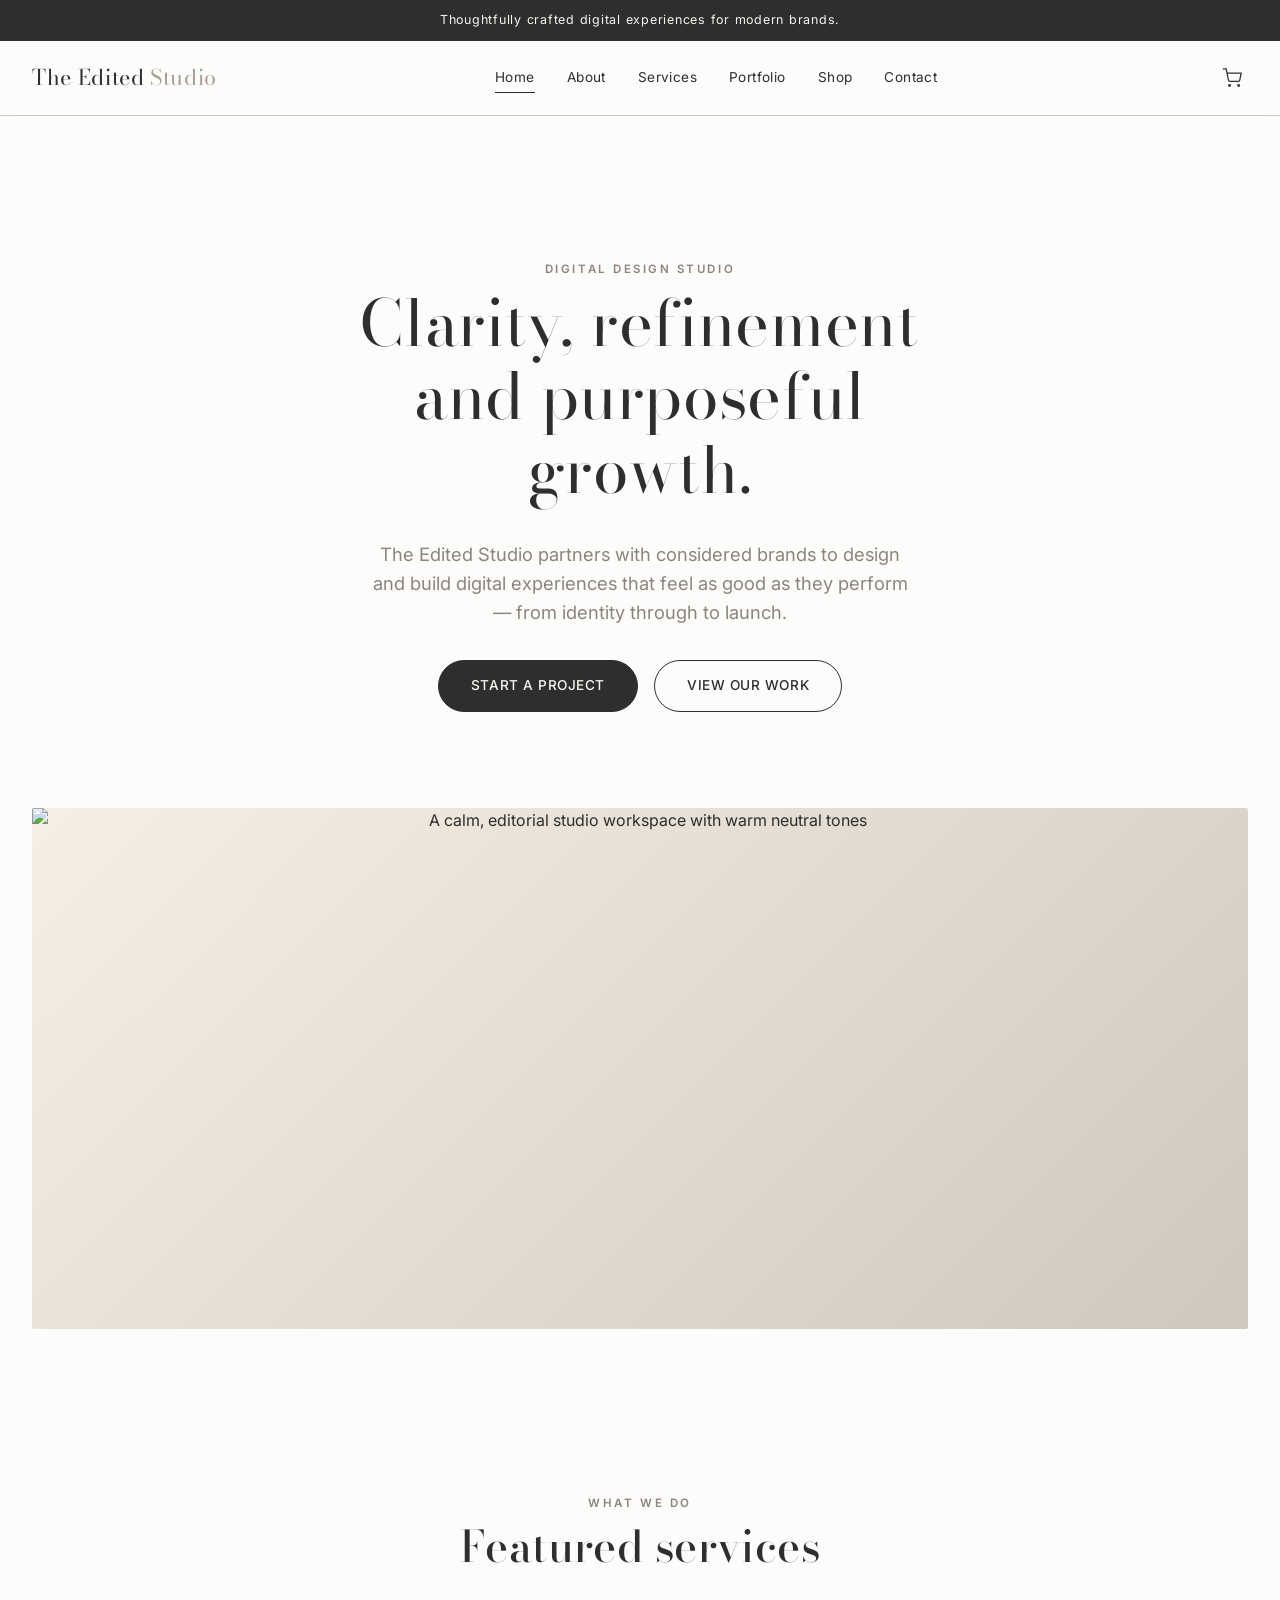
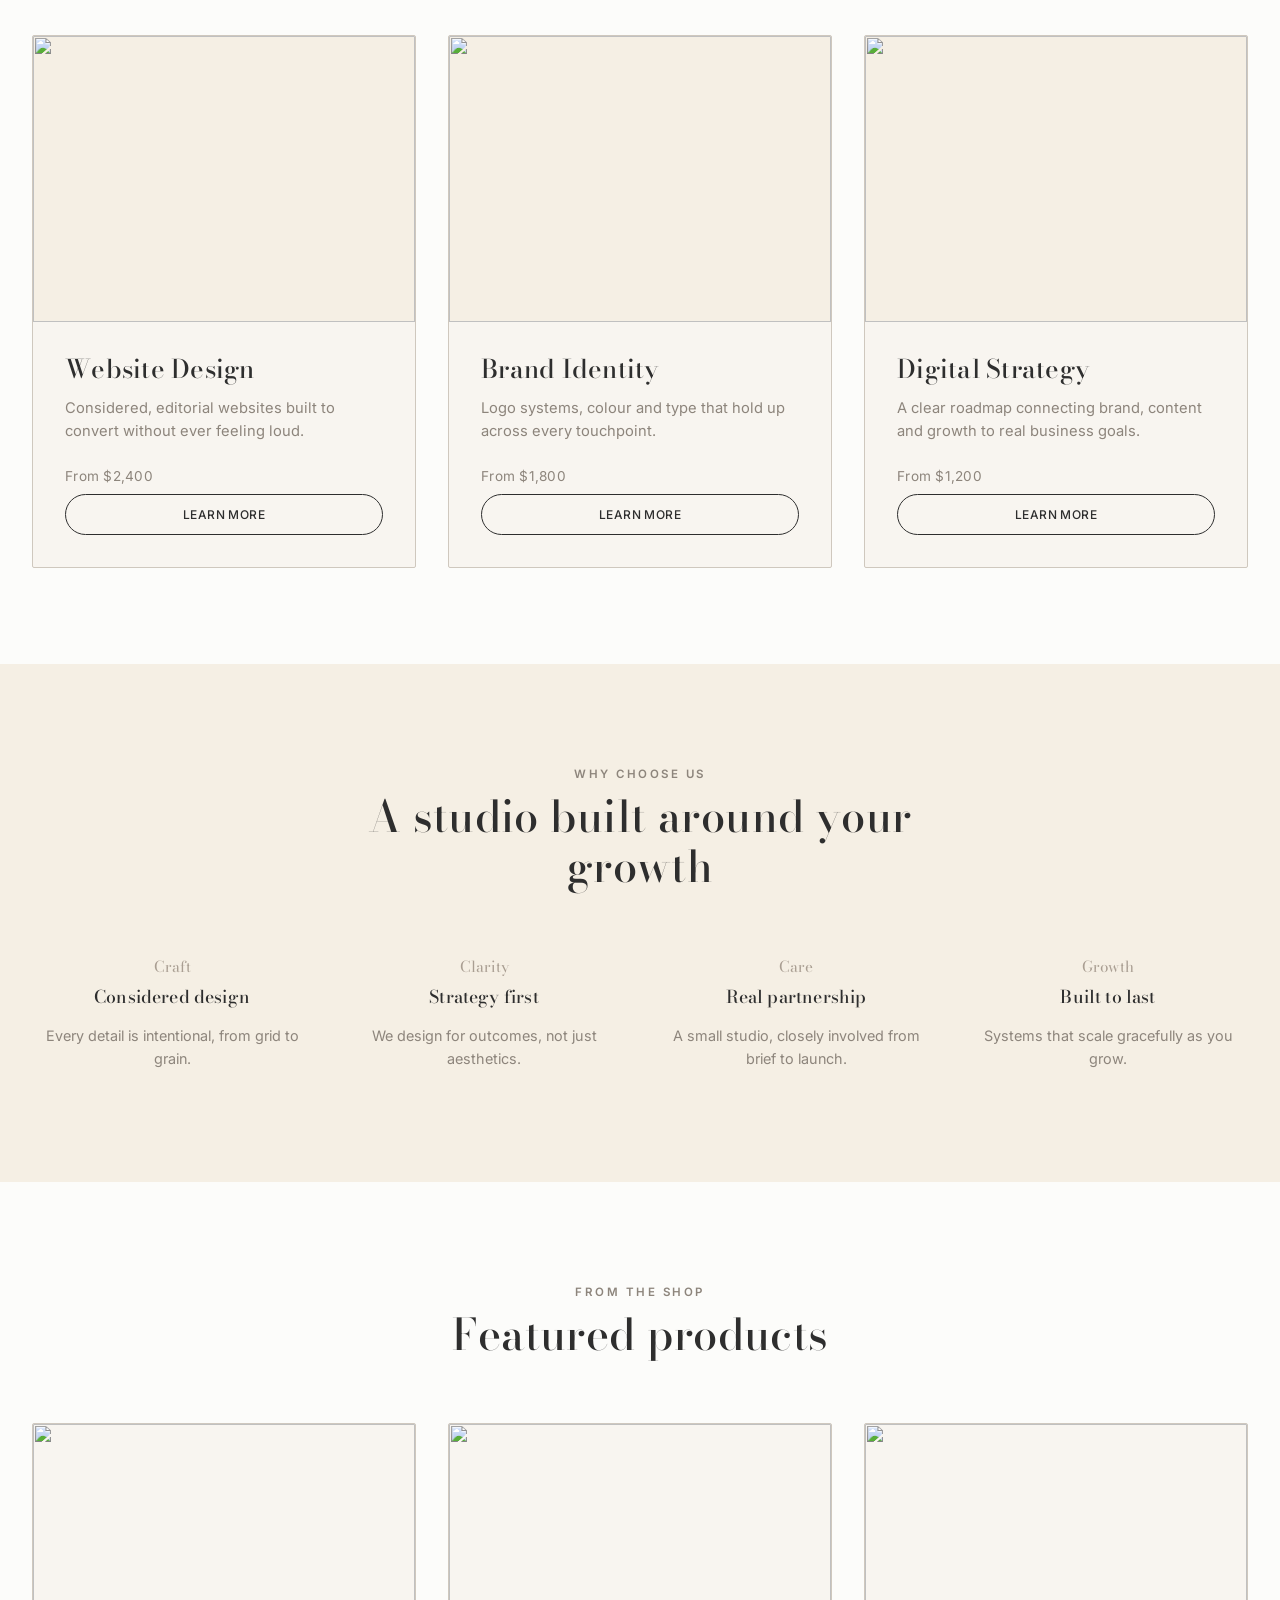
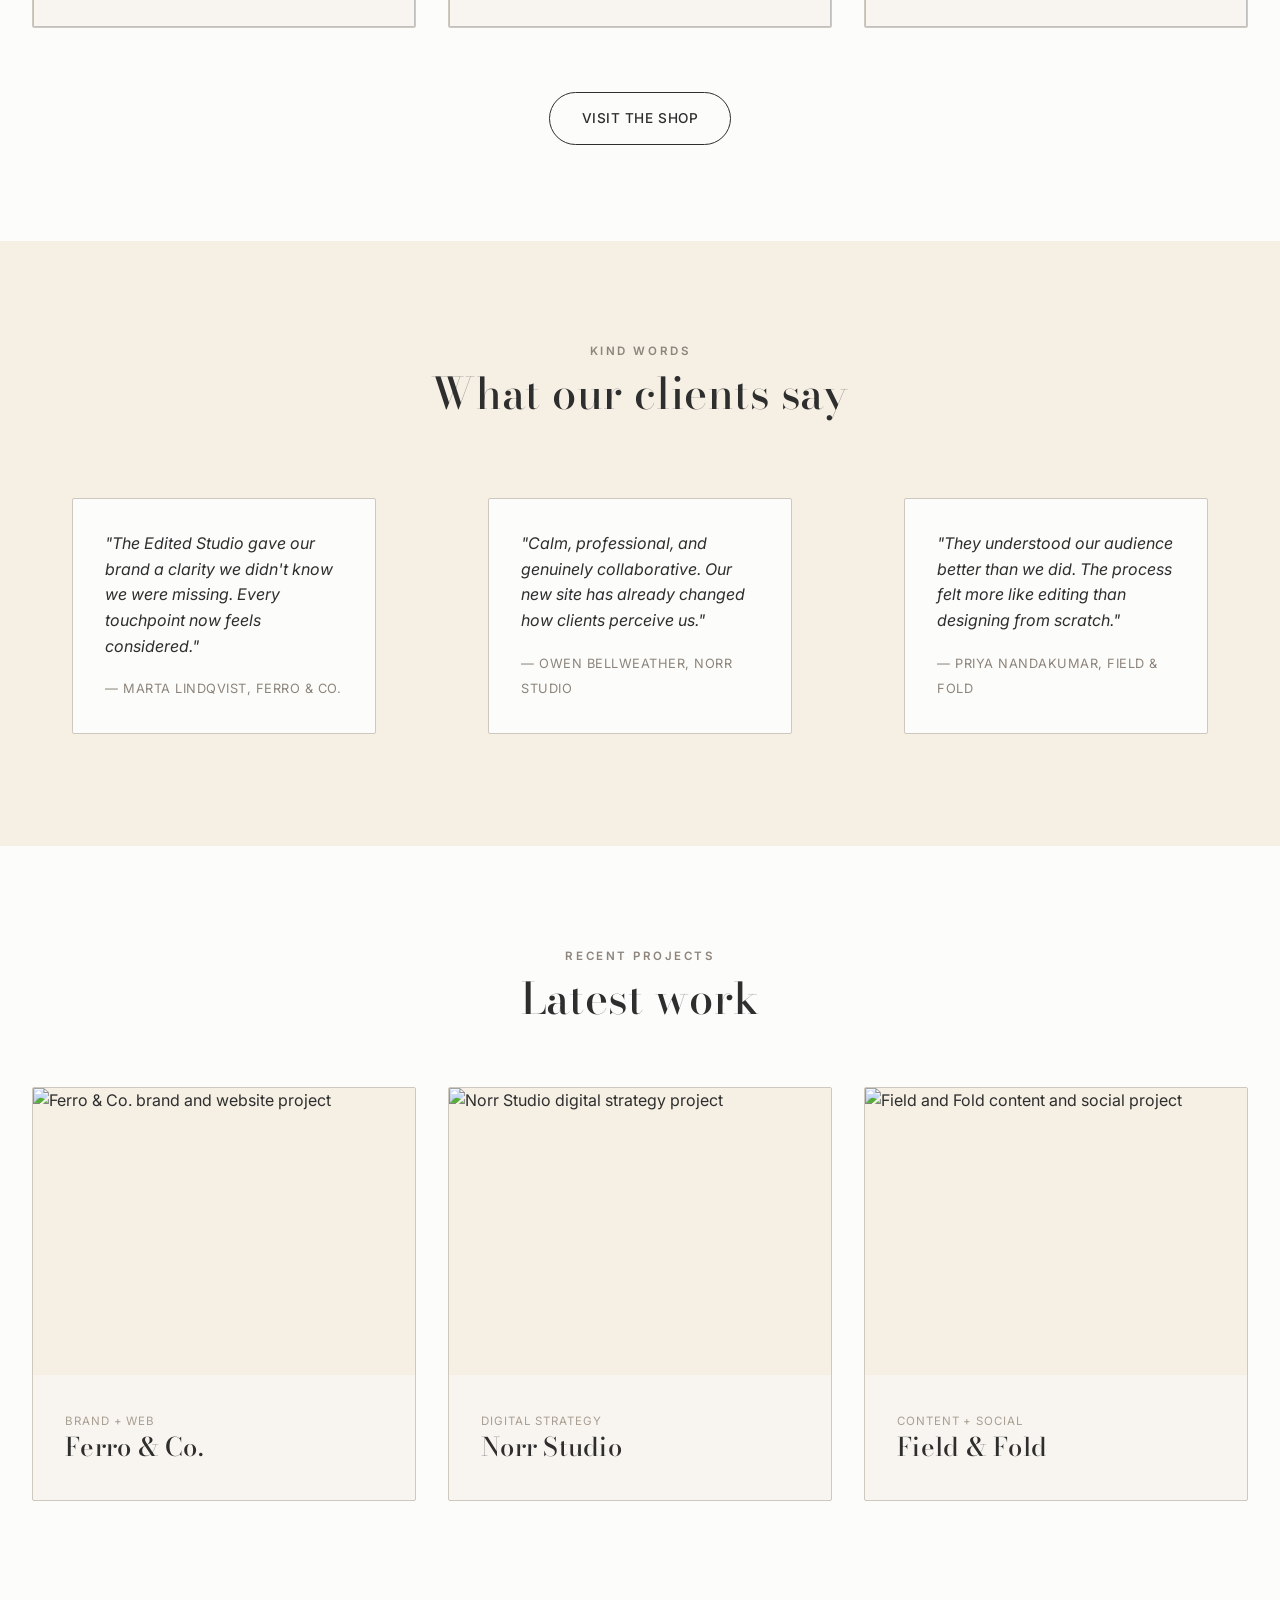
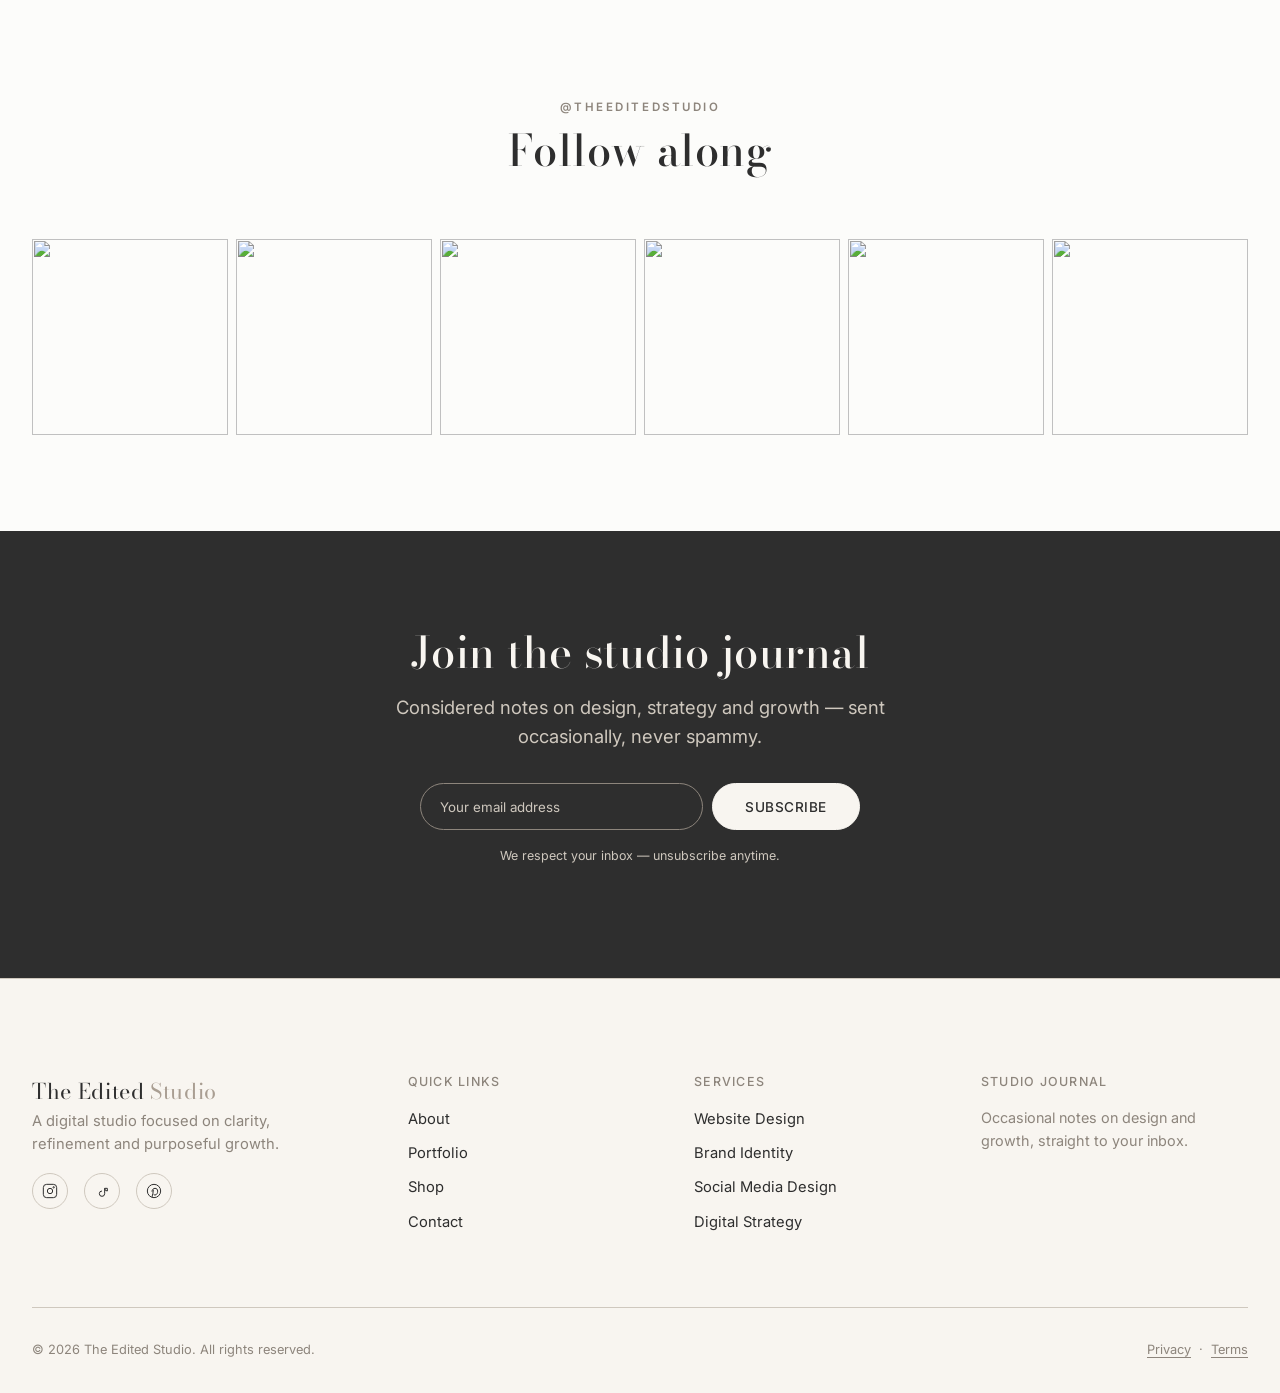
==== commit a7b78f40: "Update index.html" ====
--- a/index.html
+++ b/index.html
@@ -7,7 +7,7 @@
 <meta name="description" content="The Edited Studio is a digital design studio focused on clarity, refinement and purposeful growth — website design, brand identity and digital strategy.">
 <link rel="preconnect" href="https://fonts.googleapis.com">
 <link rel="stylesheet" href="style.css">
-<link rel="stylesheet" href="css/responsive.css">
+<link rel="stylesheet" href="responsive.css">
 </head>
 <body>
 <a class="skip-link" href="#main">Skip to content</a>
@@ -284,7 +284,7 @@
   </div>
 </footer>
 
-<script src="js/cart.js"></script>
-<script src="js/app.js"></script>
+<script src="cart.js"></script>
+<script src="app.js"></script>
 </body>
 </html>
--- a/responsive.css
+++ b/responsive.css
@@ -0,0 +1,70 @@
+/* ==========================================================================
+   THE EDITED STUDIO — Responsive Rules
+   Mobile-first overrides for tablet and desktop already assumed in base
+   styles; this file narrows the layout down from desktop.
+   ========================================================================== */
+
+/* ---------- Tablet: <= 1024px ---------- */
+@media (max-width: 1024px) {
+  .grid-4 { grid-template-columns: repeat(2, 1fr); }
+  .grid-3 { grid-template-columns: repeat(2, 1fr); }
+  .feature-list { grid-template-columns: repeat(2, 1fr); }
+  .testimonial-track { grid-template-columns: repeat(2, 1fr); }
+  .insta-grid { grid-template-columns: repeat(4, 1fr); }
+  .footer-grid { grid-template-columns: 1.4fr 1fr 1fr; }
+  .footer-grid .footer-newsletter { grid-column: 1 / -1; }
+  .values-grid { grid-template-columns: repeat(2, 1fr); }
+  .process-steps { grid-template-columns: repeat(2, 1fr); }
+  .team-grid { grid-template-columns: repeat(2, 1fr); }
+  .case-study { grid-template-columns: 1fr; }
+  .product-layout { grid-template-columns: 1fr; }
+  .cart-layout { grid-template-columns: 1fr; }
+  .summary-card { position: static; }
+  .contact-layout { grid-template-columns: 1fr; }
+  .story-grid { grid-template-columns: 1fr; }
+  .story-figure { order: -1; }
+}
+
+/* ---------- Mobile: <= 720px ---------- */
+@media (max-width: 720px) {
+  section { padding: var(--space-lg) 0; }
+  .container { padding: 0 var(--space-sm); }
+
+  .nav-links { display: none; }
+  .hamburger { display: inline-flex; }
+
+  .grid-4, .grid-3, .grid-2 { grid-template-columns: 1fr; }
+  .feature-list { grid-template-columns: 1fr 1fr; }
+  .testimonial-track { grid-template-columns: 1fr; }
+  .insta-grid { grid-template-columns: repeat(3, 1fr); }
+
+  .footer-grid { grid-template-columns: 1fr; gap: var(--space-md); text-align: left; }
+  .footer-bottom { flex-direction: column; align-items: flex-start; }
+
+  .values-grid { grid-template-columns: 1fr; }
+  .process-steps { grid-template-columns: 1fr 1fr; }
+  .team-grid { grid-template-columns: 1fr 1fr; }
+
+  .intro { padding-top: var(--space-xl); }
+  .intro-actions { flex-direction: column; align-items: stretch; }
+  .intro-actions .btn { width: 100%; }
+
+  .newsletter-form { flex-direction: column; }
+
+  .cart-table thead { display: none; }
+  .cart-table, .cart-table tbody, .cart-table tr, .cart-table td { display: block; width: 100%; }
+  .cart-table tr { border-bottom: 1px solid var(--stone); padding: var(--space-sm) 0; }
+  .cart-table td { border-bottom: none; padding: 0.35rem 0; }
+  .cart-item-info { align-items: flex-start; }
+
+  .product-gallery-thumbs { grid-template-columns: repeat(4, 1fr); }
+
+  .filter-bar { justify-content: flex-start; overflow-x: auto; flex-wrap: nowrap; padding-bottom: 0.5rem; }
+
+  h1 { max-width: 100%; }
+}
+
+@media (max-width: 460px) {
+  .feature-list, .process-steps, .team-grid { grid-template-columns: 1fr; }
+  .insta-grid { grid-template-columns: repeat(2, 1fr); }
+}
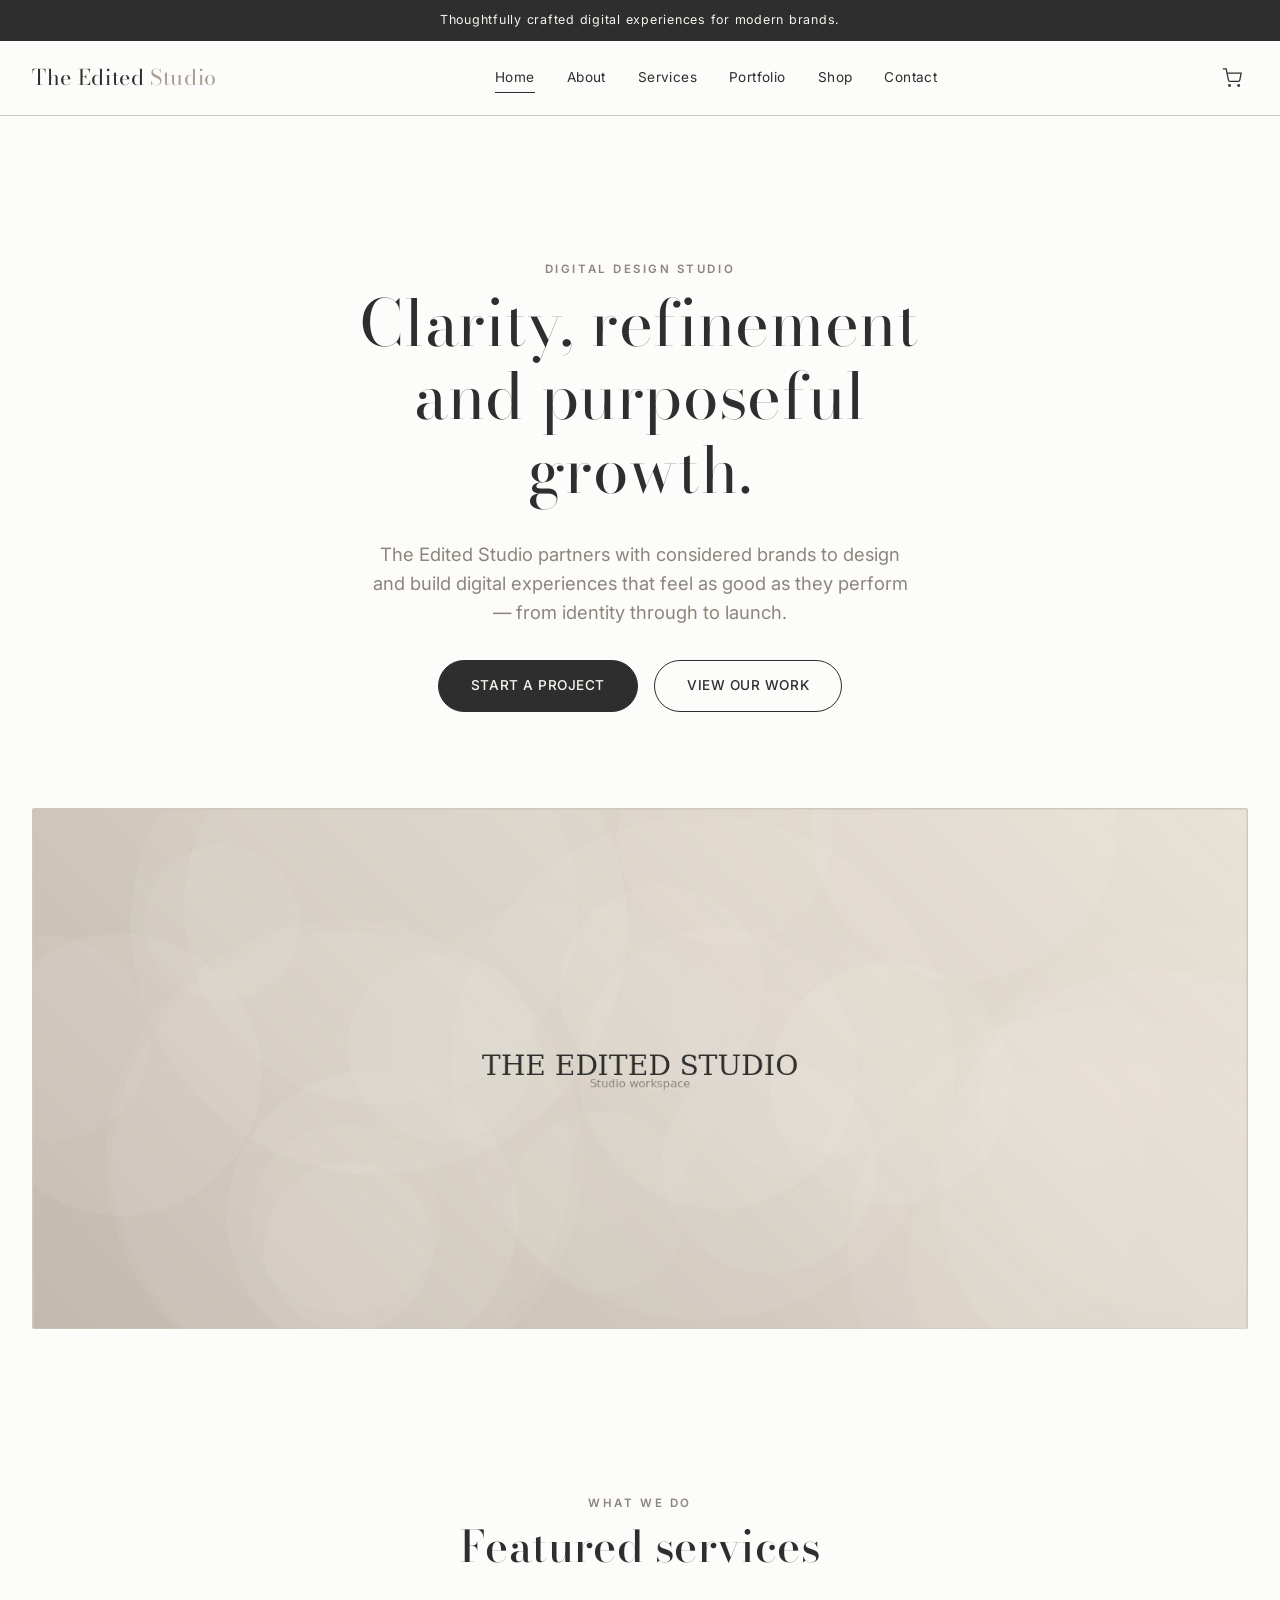
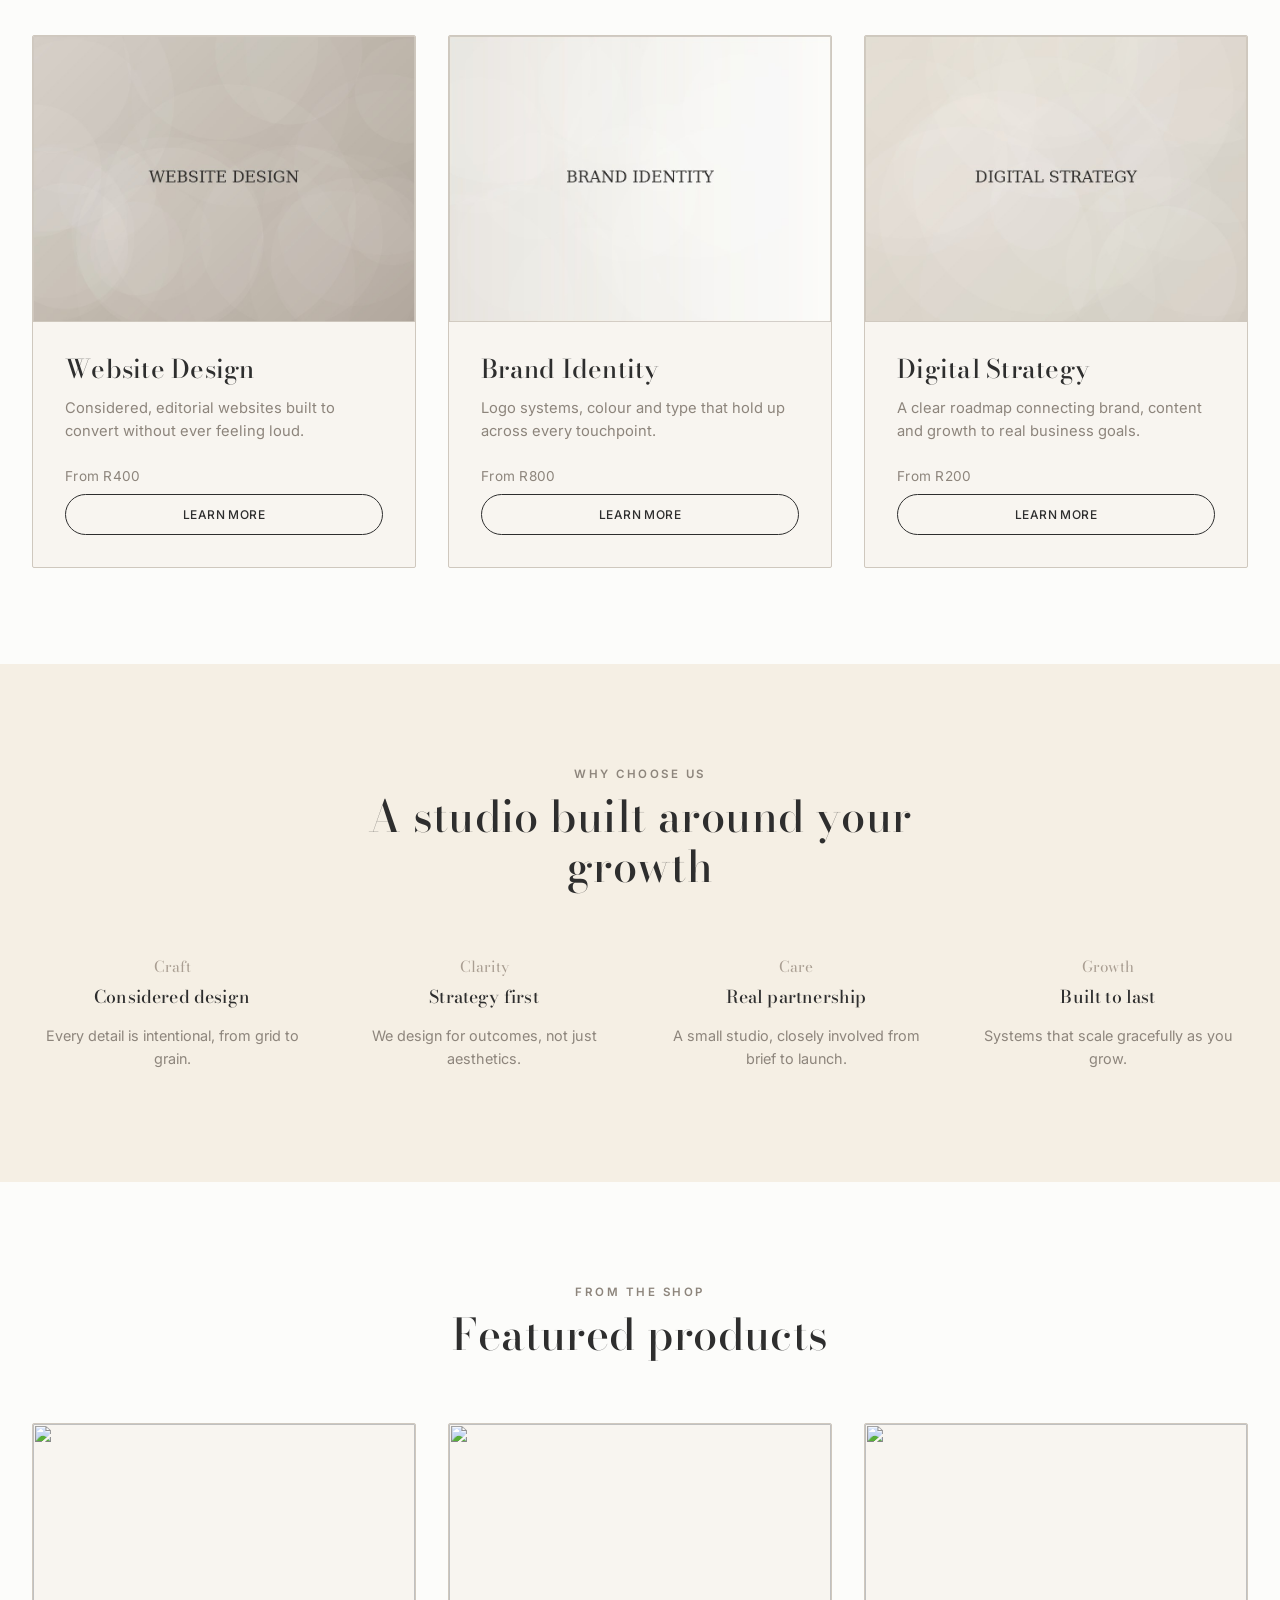
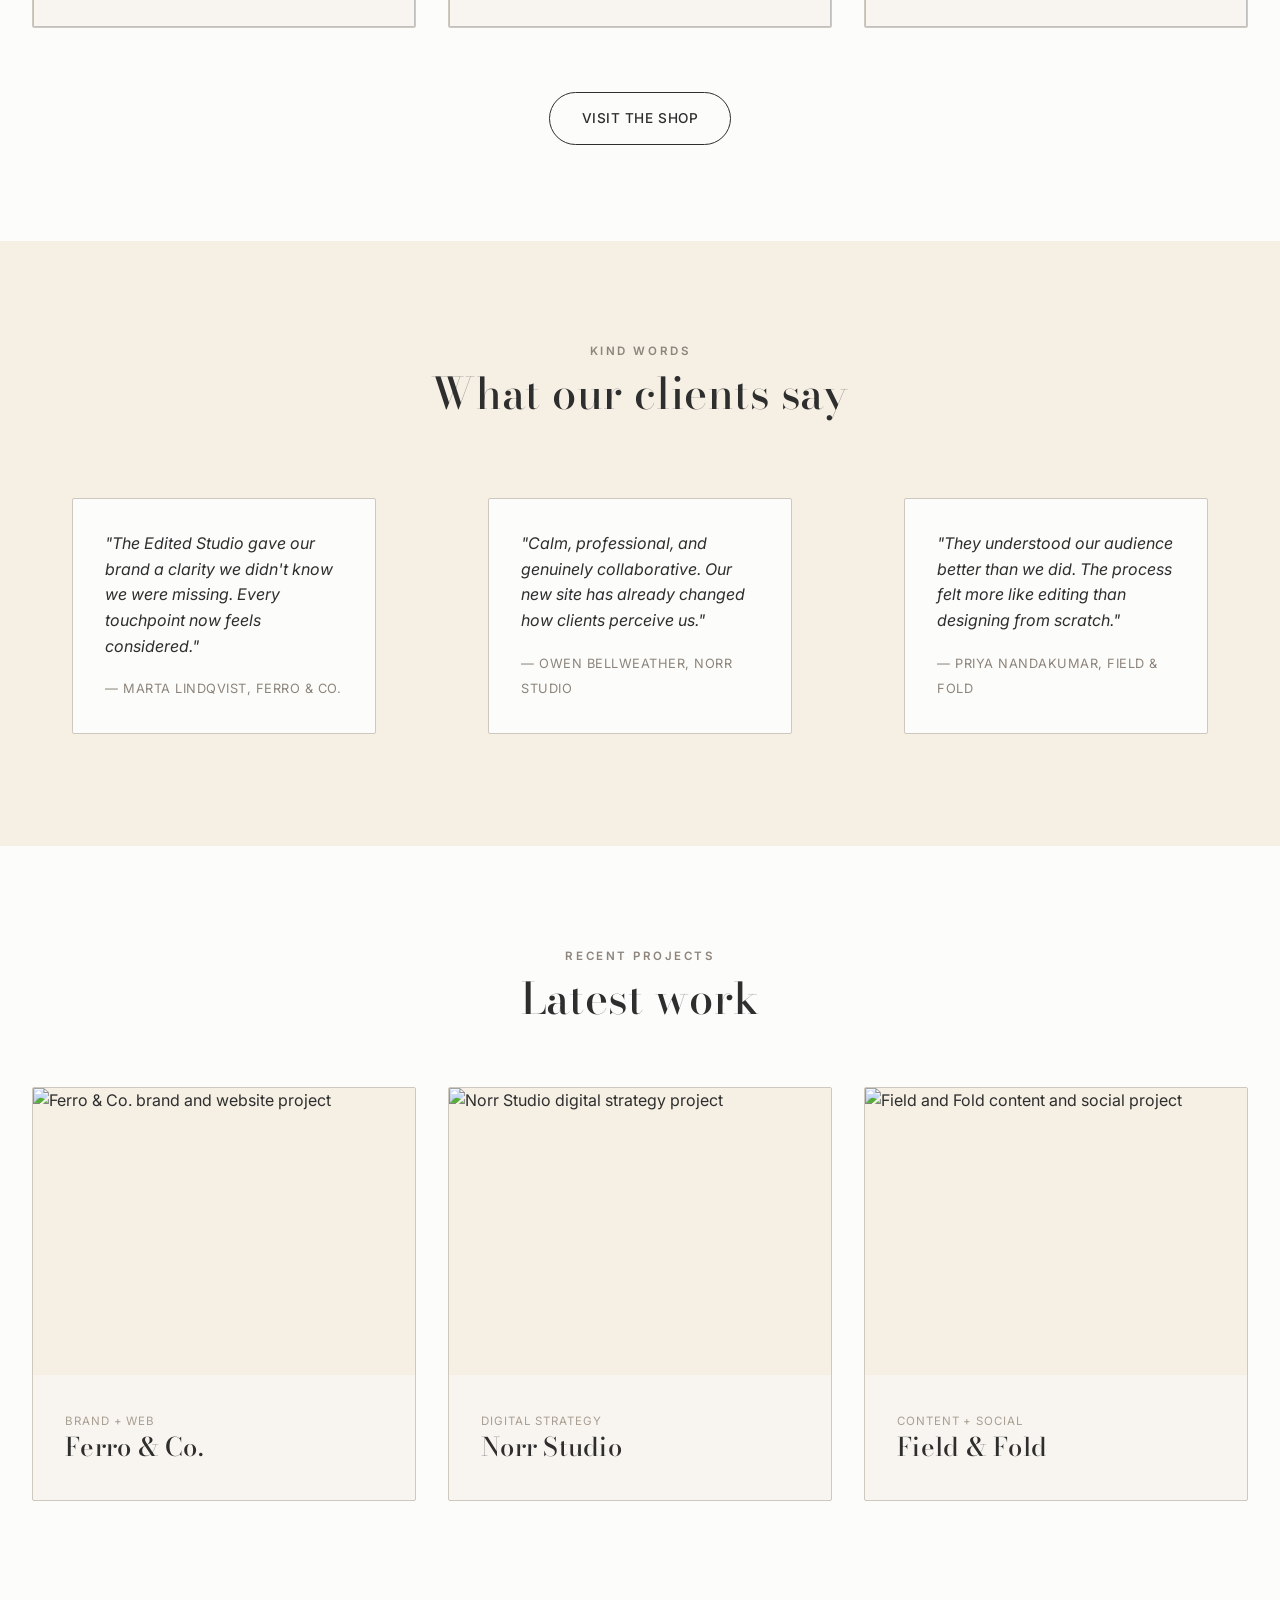
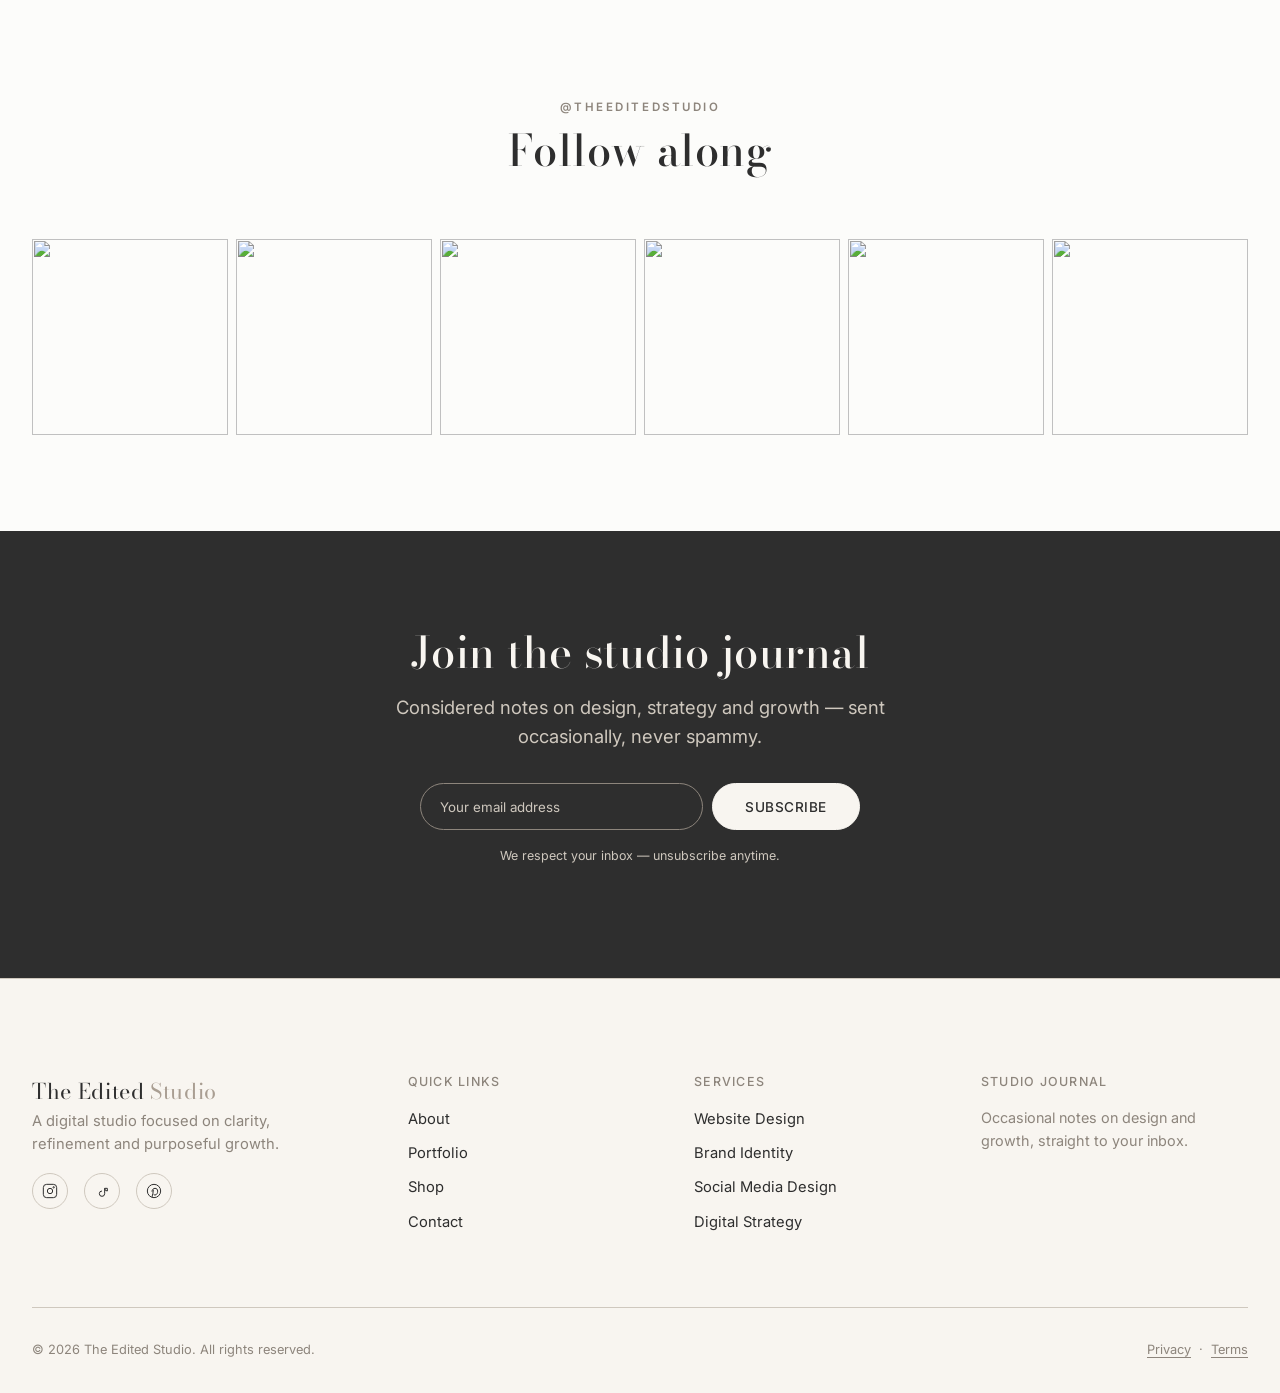
==== commit 42b17e06: "Update index.html" ====
--- a/index.html
+++ b/index.html
@@ -64,7 +64,7 @@
         <a href="portfolio.html" class="btn btn-outline">View our work</a>
       </div>
       <div class="intro-figure">
-        <img src="images/intro-studio.jpg" alt="A calm, editorial studio workspace with warm neutral tones" loading="lazy">
+        <img src="intro-studio.jpg" alt="A calm, editorial studio workspace with warm neutral tones" loading="lazy">
       </div>
     </div>
   </section>
@@ -78,29 +78,29 @@
       </div>
       <div class="grid grid-3">
         <article class="card service-card">
-          <div class="card-media"><img src="images/service-web.jpg" alt="" loading="lazy"></div>
+          <div class="card-media"><img src="service-web.jpg" alt="" loading="lazy"></div>
           <div class="card-body">
             <h3>Website Design</h3>
             <p>Considered, editorial websites built to convert without ever feeling loud.</p>
-            <span class="service-price">From $2,400</span>
+            <span class="service-price">From R400</span>
             <a href="services.html" class="btn btn-outline btn-sm">Learn more</a>
           </div>
         </article>
         <article class="card service-card">
-          <div class="card-media"><img src="images/service-brand.jpg" alt="" loading="lazy"></div>
+          <div class="card-media"><img src="service-brand.jpg" alt="" loading="lazy"></div>
           <div class="card-body">
             <h3>Brand Identity</h3>
             <p>Logo systems, colour and type that hold up across every touchpoint.</p>
-            <span class="service-price">From $1,800</span>
+            <span class="service-price">From R800</span>
             <a href="services.html" class="btn btn-outline btn-sm">Learn more</a>
           </div>
         </article>
         <article class="card service-card">
-          <div class="card-media"><img src="images/service-strategy.jpg" alt="" loading="lazy"></div>
+          <div class="card-media"><img src="service-strategy.jpg" alt="" loading="lazy"></div>
           <div class="card-body">
             <h3>Digital Strategy</h3>
             <p>A clear roadmap connecting brand, content and growth to real business goals.</p>
-            <span class="service-price">From $1,200</span>
+            <span class="service-price">From R200</span>
             <a href="services.html" class="btn btn-outline btn-sm">Learn more</a>
           </div>
         </article>
